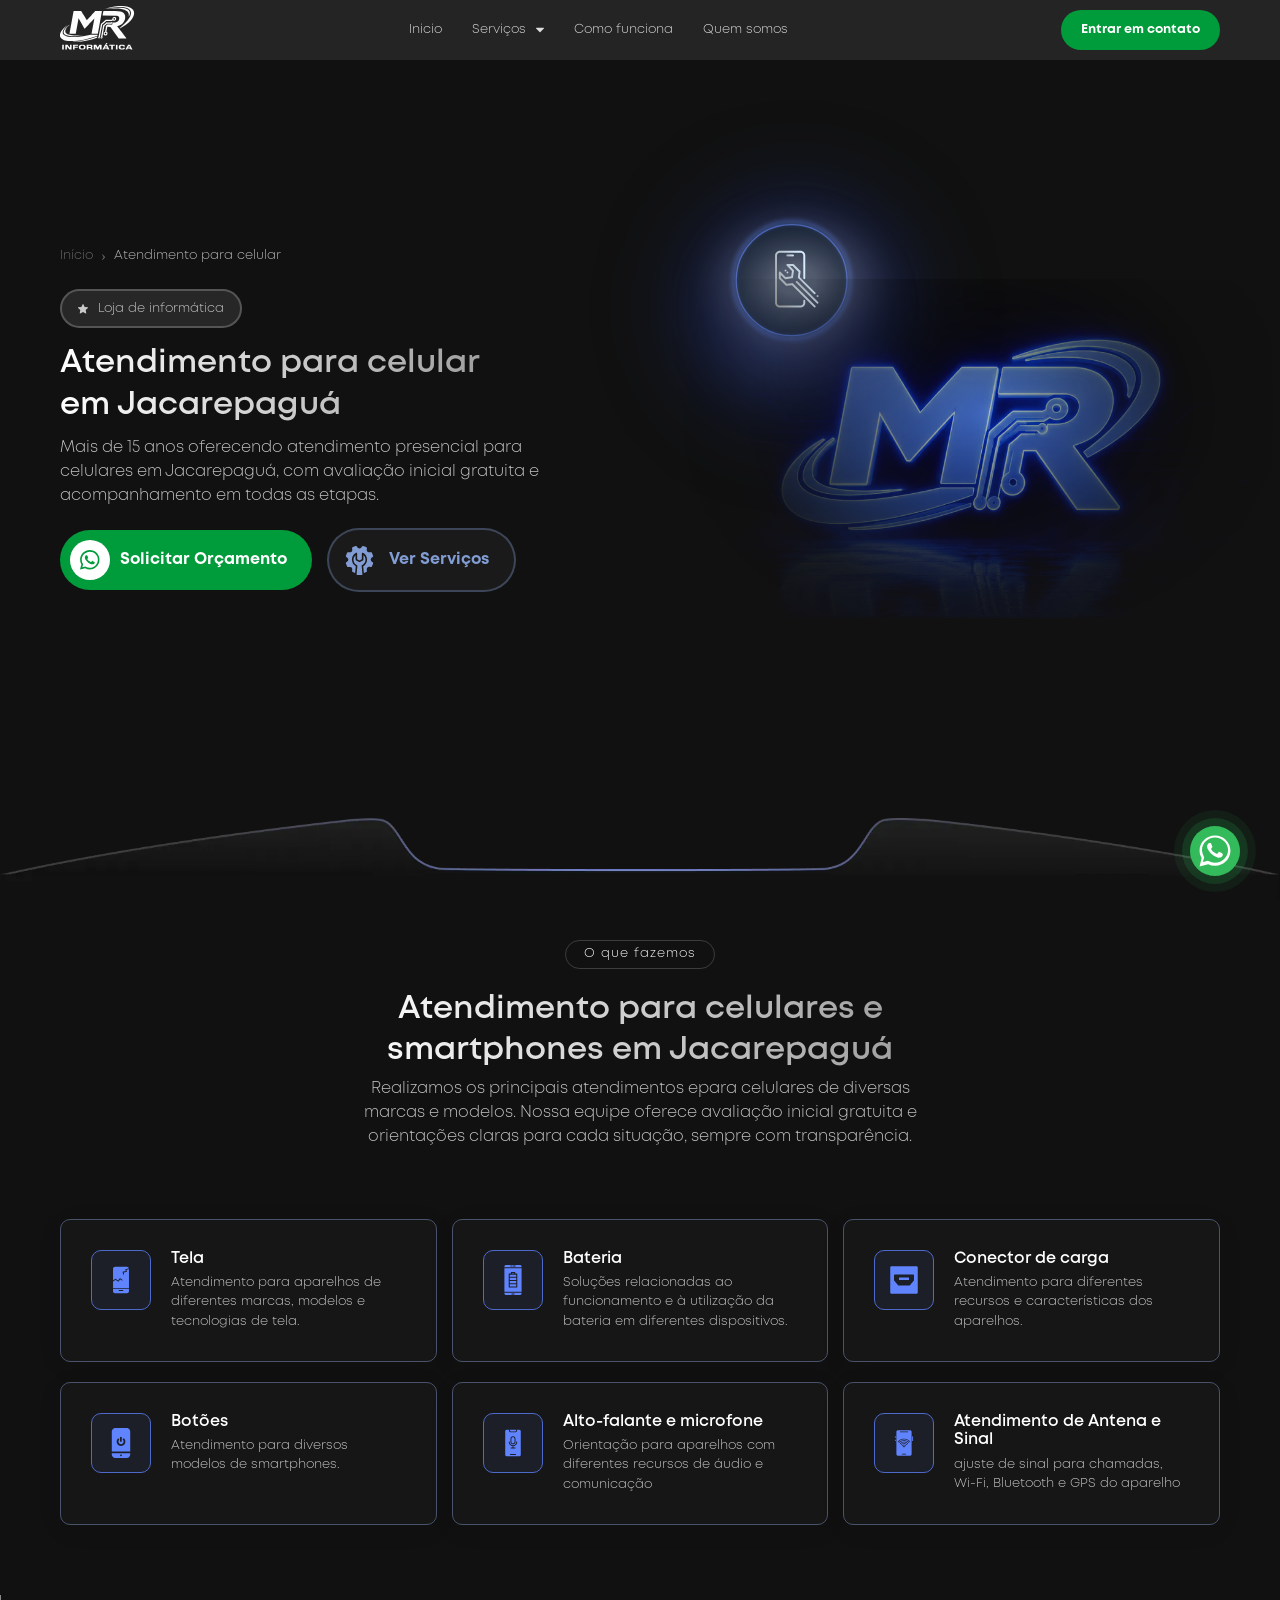
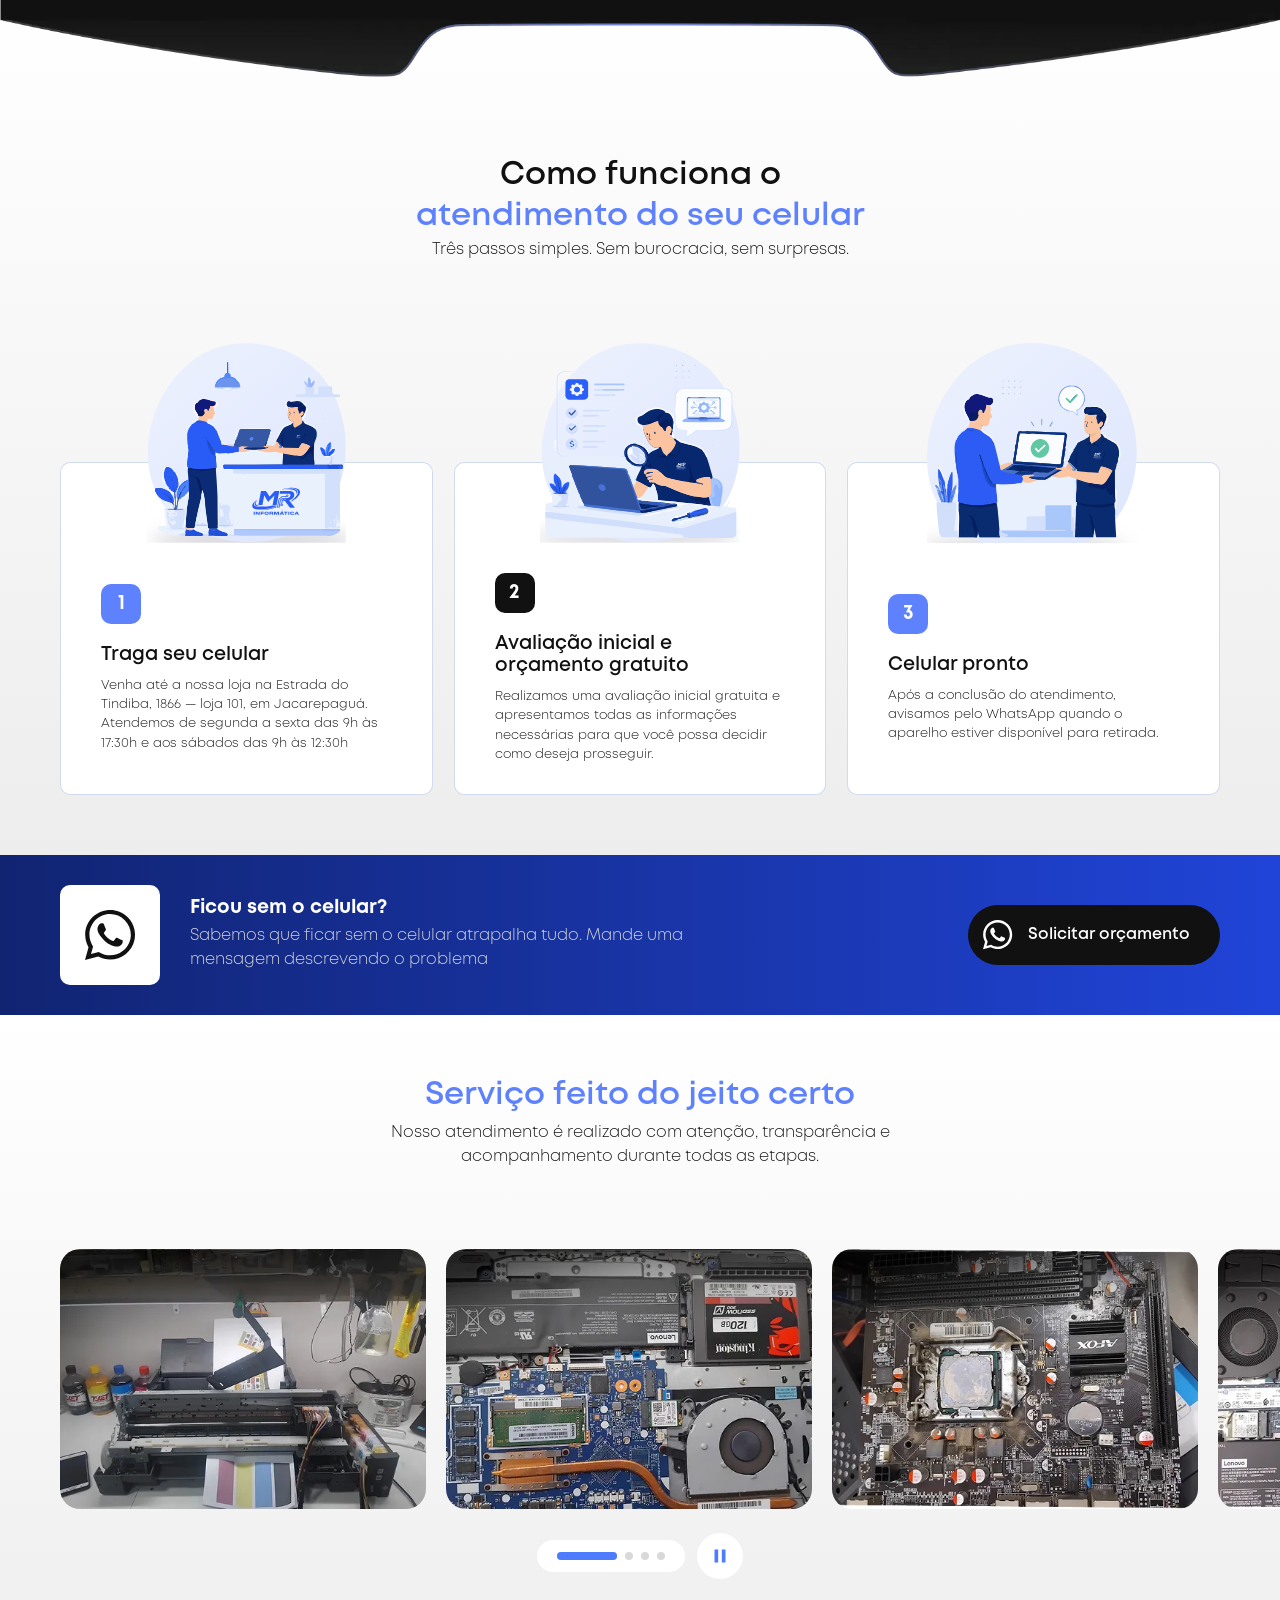
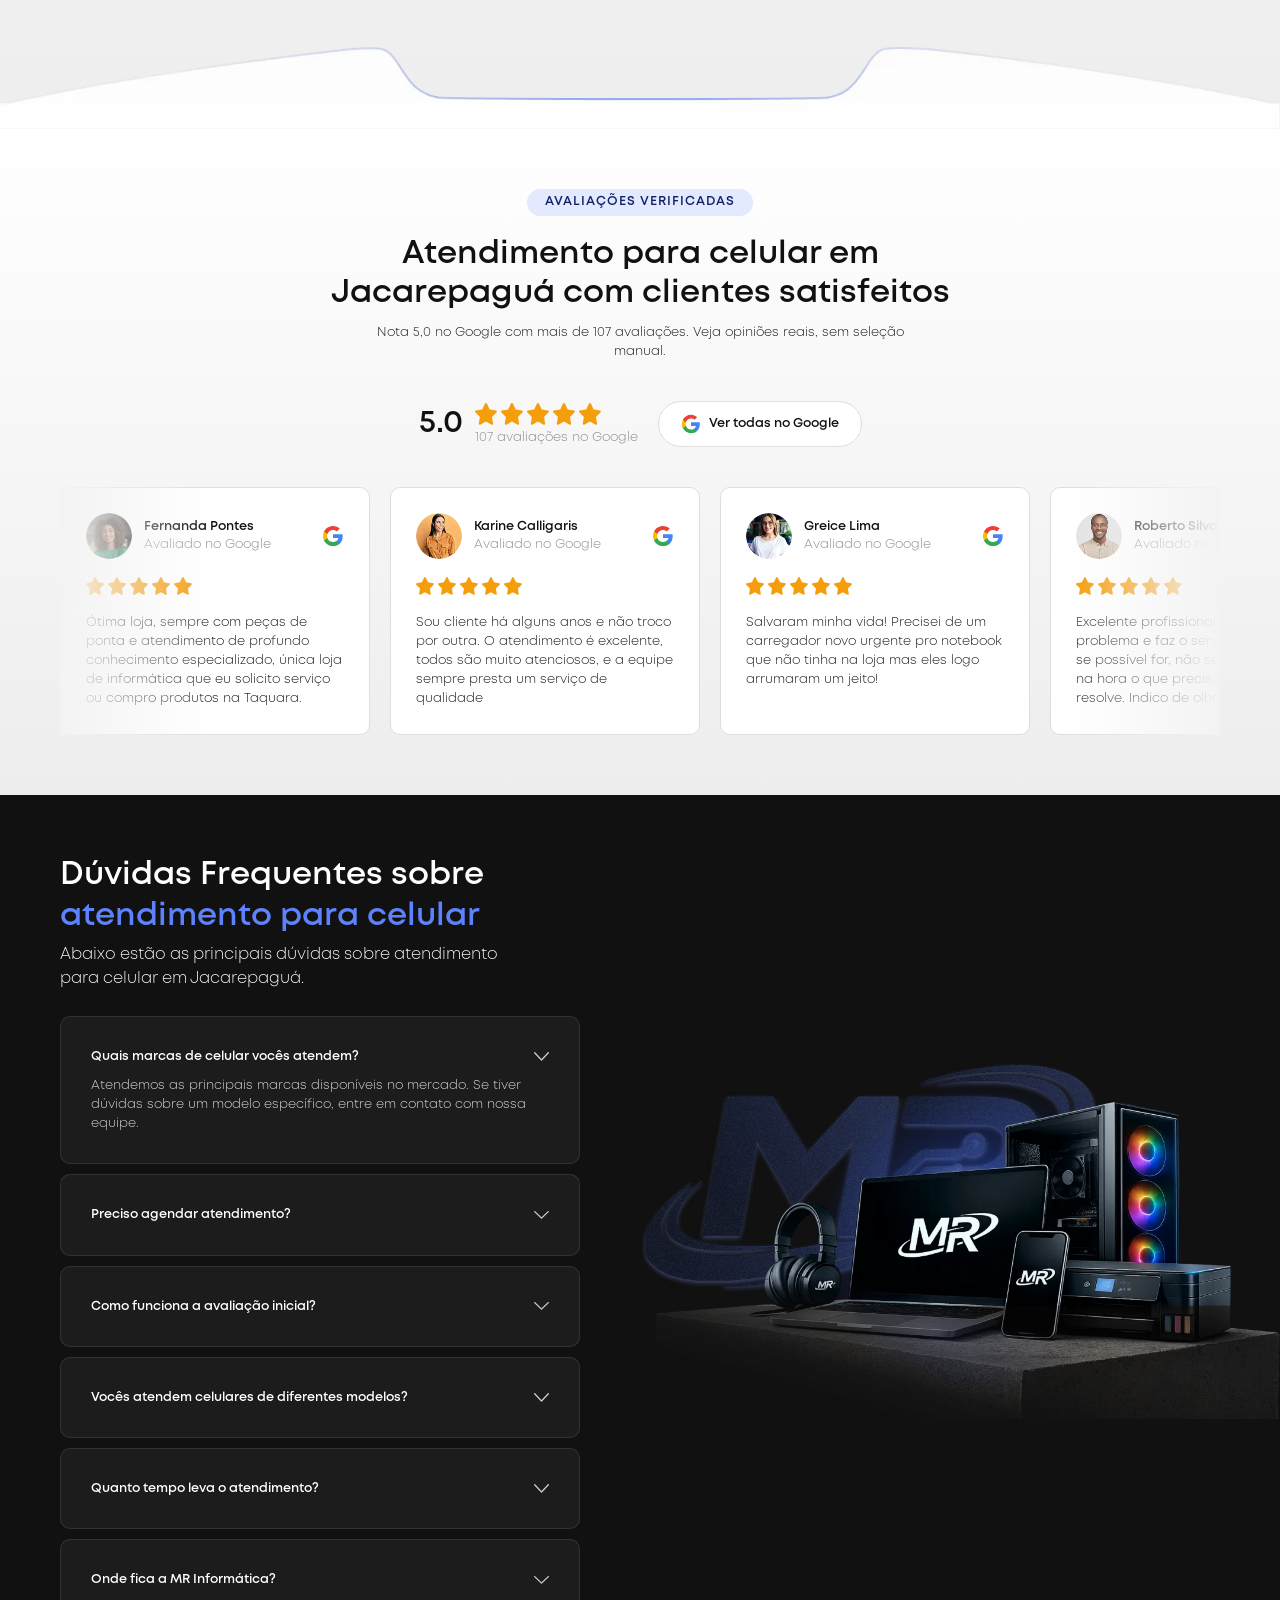
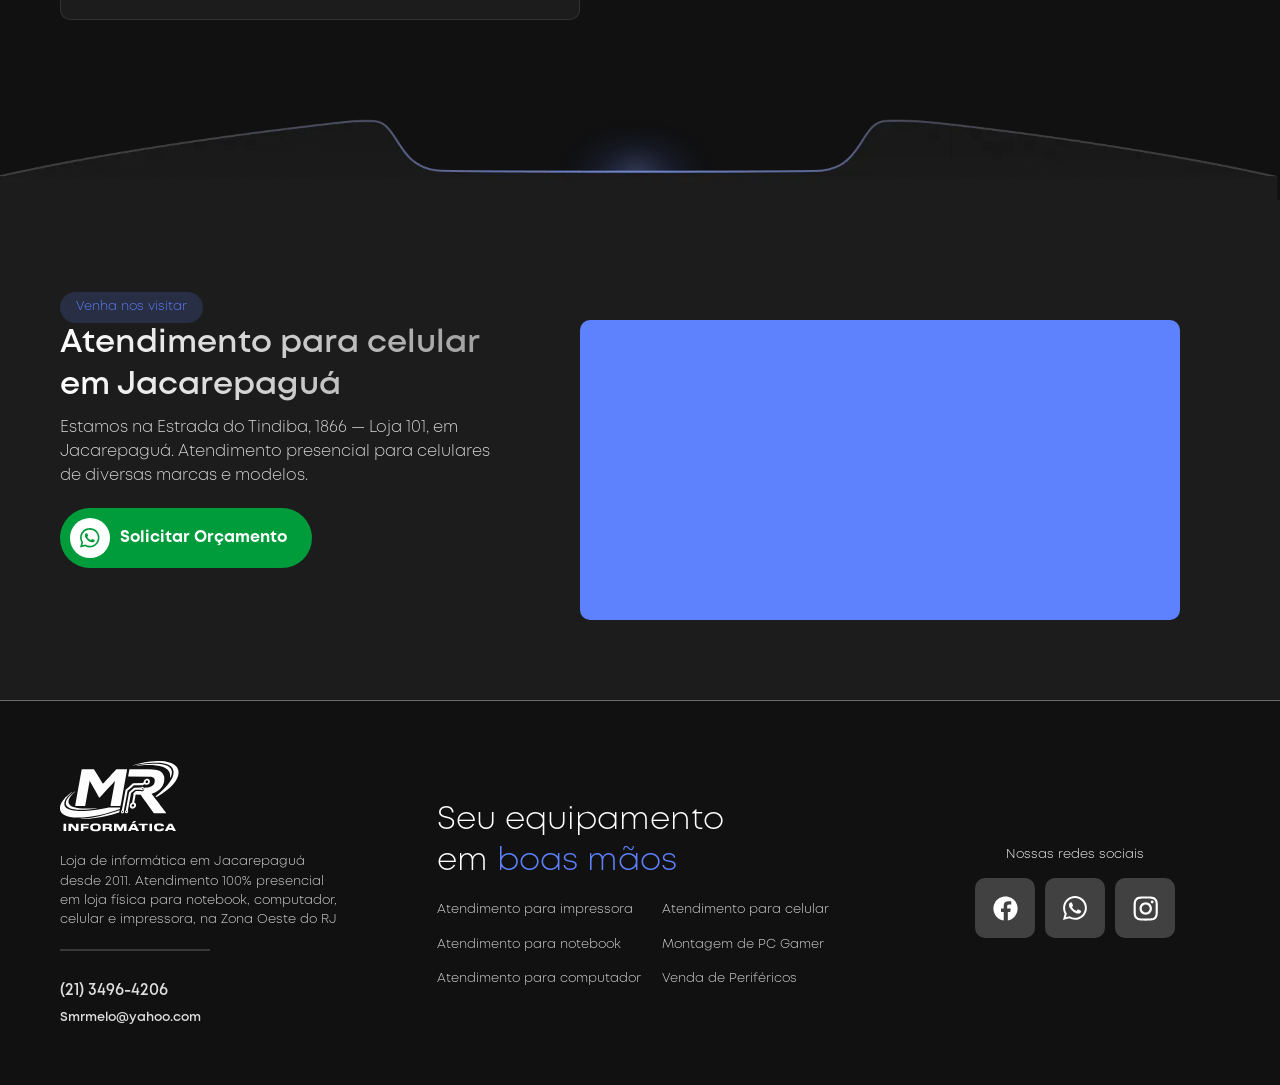
==== atendimento-celular.html @ 04a085ff "Versão 2 do site" ====
<!DOCTYPE html>
<html lang="pt-BR">

<head>
  <meta charset="UTF-8">

  <meta name="HandheldFriendly" content="true">
  <meta http-equiv="X-UA-Compatible" content="IE=edge">
  <meta name="viewport" content="width=device-width, initial-scale=1">
  <meta name="robots" content="index, follow">

  <title>Atendimento para celular em Jacarepaguá | MR Informática</title>
  <meta property="og:title" content="Atendimento para celular em Jacarepaguá | MR Informática">

  <meta name="description" content="Atendimento para celulares em Jacarepaguá, com avaliação inicial gratuita, atendimento presencial e suporte para diversas marcas e modelos.">
  <meta property="og:description" content="Atendimento para celulares em Jacarepaguá, com avaliação inicial gratuita, atendimento presencial e suporte para diversas marcas e modelos.">

  <meta name="theme-color" content="#FFFFFF">
  <meta name="msapplication-TileColor" content="#FFFFFF">
  <meta name="msapplication-navbutton-color" content="#FFFFFF">
  <meta name="apple-mobile-web-app-status-bar-style" content="#FFFFFF">

  <link rel="apple-touch-icon" sizes="180x180" href="./assets/files/favicons/apple-touch-icon.png" />
  <link rel="icon" type="image/svg+xml" href="./assets/files/favicons/favicon.svg" />
  <link rel="icon" type="image/png" sizes="96x96" href="./assets/files/favicons/favicon-96x96.png" />
  <link rel="icon" type="image/png" sizes="192x192" href="./assets/files/favicons/web-app-manifest-192x192.png" />

  <link rel="shortcut icon" href="./assets/files/favicons/favicon.ico">
  <link rel="manifest" href="./assets/files/favicons/site.webmanifest">
  <link rel="canonical" href="https://www.mrinformaticaeletronica.com.br/atendimento-celular.html" />
  <meta property="og:url" content="https://www.mrinformaticaeletronica.com.br/atendimento-celular.html" />
  <meta property="og:type" content="website" />
  <meta property="og:locale" content="pt_BR" />

  <meta property="og:image" content="https://www.mrinformaticaeletronica.com.br/assets/files/images/imagem-prinicpal-MRInformatica.webp" />
  <meta property="og:image:width" content="1200" />
  <meta property="og:image:height" content="630" />

  <meta name="twitter:card" content="summary_large_image" />
  <meta name="twitter:title" content="Atendimento para celular em Jacarepaguá | MR Informática" />
  <meta name="twitter:description" content="Atendimento para celulares em Jacarepaguá, com avaliação inicial gratuita, atendimento presencial e suporte para diversas marcas e modelos." />
  <meta name="twitter:image" content="https://www.mrinformaticaeletronica.com.br/assets/files/images/imagem-prinicpal-MRInformatica.webp" />

  <meta name="author" content="MR Informática">
  <meta name="application-name" content="MR Informática">
  <meta property="og:site_name" content="MR Informática">
  <meta name="apple-mobile-web-app-title" content="MR Informática">

  <link href="./assets/css/pages/index/index.css" rel="stylesheet" />

  <script type="application/ld+json">
{
  "@context": "https://schema.org",
  "@graph": [
    {
      "@type": "LocalBusiness",
      "@id": "https://www.mrinformaticaeletronica.com.br/#localbusiness",
      "name": "MR Informática",
      "url": "https://www.mrinformaticaeletronica.com.br/",
      "logo": "https://www.mrinformaticaeletronica.com.br/assets/files/images/logo-MR.svg",
      "image": "https://www.mrinformaticaeletronica.com.br/assets/files/images/imagem-prinicpal-MRInformatica.webp",
      "description": "Loja de informática em Jacarepaguá, Zona Oeste do Rio de Janeiro: atendimento para notebook, computador, celular e impressora, além de montagem de PC Gamer e venda de periféricos.",
      "telephone": "+55 21 97320-6461",
      "email": "Smrmelo@yahoo.com",
      "priceRange": "$$",
      "address": {
        "@type": "PostalAddress",
        "streetAddress": "Estrada do Tindiba, 1866, Loja 101",
        "addressLocality": "Rio de Janeiro",
        "addressRegion": "RJ",
        "postalCode": "22745-002",
        "addressCountry": "BR"
      },
      "openingHoursSpecification": [
        {
          "@type": "OpeningHoursSpecification",
          "dayOfWeek": [
            "Monday",
            "Tuesday",
            "Wednesday",
            "Thursday",
            "Friday"
          ],
          "opens": "09:00",
          "closes": "17:30"
        },
        {
          "@type": "OpeningHoursSpecification",
          "dayOfWeek": [
            "Saturday"
          ],
          "opens": "09:00",
          "closes": "12:30"
        }
      ],
      "areaServed": {
        "@type": "AdministrativeArea",
        "name": "Jacarepaguá e Zona Oeste do Rio de Janeiro"
      },
      "sameAs": [
        "https://www.instagram.com/_mrinformatica/"
      ],
      "hasOfferCatalog": {
        "@type": "OfferCatalog",
        "name": "Serviços MR Informática",
        "itemListElement": [
          {
            "@type": "Offer",
            "itemOffered": {
              "@type": "Service",
              "name": "Atendimento para notebook",
              "url": "https://www.mrinformaticaeletronica.com.br/atendimento-notebook.html"
            }
          },
          {
            "@type": "Offer",
            "itemOffered": {
              "@type": "Service",
              "name": "Atendimento para computador",
              "url": "https://www.mrinformaticaeletronica.com.br/atendimento-computador.html"
            }
          },
          {
            "@type": "Offer",
            "itemOffered": {
              "@type": "Service",
              "name": "Atendimento para celular",
              "url": "https://www.mrinformaticaeletronica.com.br/atendimento-celular.html"
            }
          },
          {
            "@type": "Offer",
            "itemOffered": {
              "@type": "Service",
              "name": "Atendimento para impressora",
              "url": "https://www.mrinformaticaeletronica.com.br/atendimento-impressora.html"
            }
          },
          {
            "@type": "Offer",
            "itemOffered": {
              "@type": "Service",
              "name": "Montagem de PC Gamer",
              "url": "https://www.mrinformaticaeletronica.com.br/montagem-pc-gamer.html"
            }
          },
          {
            "@type": "Offer",
            "itemOffered": {
              "@type": "Service",
              "name": "Venda de Periféricos",
              "url": "https://www.mrinformaticaeletronica.com.br/venda-perifericos.html"
            }
          }
        ]
      }
    },
    {
      "@type": "WebSite",
      "@id": "https://www.mrinformaticaeletronica.com.br/#website",
      "url": "https://www.mrinformaticaeletronica.com.br/",
      "name": "MR Informática",
      "inLanguage": "pt-BR"
    },
    {
      "@type": "Service",
      "@id": "https://www.mrinformaticaeletronica.com.br/atendimento-celular.html#service",
      "name": "Atendimento para celular",
      "serviceType": "Atendimento para celular",
      "provider": {
        "@id": "https://www.mrinformaticaeletronica.com.br/#localbusiness"
      },
      "areaServed": {
        "@type": "AdministrativeArea",
        "name": "Jacarepaguá e Zona Oeste do Rio de Janeiro"
      },
      "description": "Serviço de atendimento para celular em Jacarepagu para todas as marcas e sistemas."
    },
    {
      "@type": "BreadcrumbList",
      "@id": "https://www.mrinformaticaeletronica.com.br/atendimento-celular.html#breadcrumb",
      "itemListElement": [
        {
          "@type": "ListItem",
          "position": 1,
          "name": "Início",
          "item": "https://www.mrinformaticaeletronica.com.br/"
        },
        {
          "@type": "ListItem",
          "position": 2,
          "name": "Atendimento para celular",
          "item": "https://www.mrinformaticaeletronica.com.br/atendimento-celular.html"
        }
      ]
    }
  ]
}
  </script>

  <script type="application/ld+json">
    {
    "@context": "https://schema.org",
    "@type": "FAQPage",
    "mainEntity": [
        {"@type": "Question", "name": "Tela original ou compatível, qual a diferença?", "acceptedAnswer": {"@type": "Answer", "text": "Tela original tem qualidade máxima de cor, brilho e toque, mas custo mais elevado. A compatível premium tem desempenho próximo ao original por um custo menor. Apresentamos as duas opções no orçamento para você escolher."}},
        {"@type": "Question", "name": "Meu celular caiu na água, ainda tem atendimento?", "acceptedAnswer": {"@type": "Answer", "text": "Muitas vezes, sim, principalmente se você não tentar ligar o celular antes do atendimento. Ligar um celular molhado pode causar curto-circuito. Traga o aparelho o mais rápido possível. Fazemos a avaliação interna e a avaliação inicial gratuitamente para avaliar o dano real."}},
        {"@type": "Question", "name": "Vocês atendem celulares mais caros e modernos?", "acceptedAnswer": {"@type": "Answer", "text": "Sim. Atendemos celulares de todas as marcas e faixas de preço, incluindo os modelos mais recentes e premium do mercado, realizando serviços como tela, bateria, conector e câmera. Envie o modelo do seu aparelho pelo WhatsApp para receber um orçamento mais preciso."}},
        {"@type": "Question", "name": "A bateria do meu celular dura poucas horas, vale trocar?", "acceptedAnswer": {"@type": "Answer", "text": "Sim, na maioria dos casos vale muito a pena. Após 2 ou 3 anos de uso, a bateria perde boa parte da sua capacidade. A troca é simples de resolver e com ótimo custo-benefício, fazendo com que a autonomia do aparelho volte ao normal."}},
        {"@type": "Question", "name": "Quanto tempo demora para trocar a tela de um celular?", "acceptedAnswer": {"@type": "Answer", "text": "Para modelos populares com peças em estoque, a troca costuma ficar pronta no mesmo dia ou em até 24 horas. Para modelos menos comuns, pode ser necessário solicitar a peça (1 a 3 dias úteis)."}},
        {"@type": "Question", "name": "Meus dados ficam seguros durante o atendimento?", "acceptedAnswer": {"@type": "Answer", "text": "Sim. Trocas de tela, bateria, conector e câmera não afetam o armazenamento dos seus arquivos. Se algum procedimento exigir uma redefinição de fábrica, o que é raro, avisamos com antecedência e orientamos você a fazer uma cópia de segurança dos seus dados."}}
    ]
    }
</script>
</head>

<body>
    <header>
  <nav class="navbar" aria-label="Navegação principal">
        <a href="index.html">
            <img class="logo" src="./assets/files/images/logo-MR.svg" alt="MR Informática" loading="eager">
        </a>
        <div class="opcoes">
            <div class="expandir"><a href="./index.html" class="opcao" aria-label="Ir para a página inicial"><p>Inicio</p></a></div>
            <div class="expandir">
                <button class="opcao">
                    <p>Serviços</p>
                    <svg viewBox="0 0 7 5" xmlns="http://www.w3.org/2000/svg">
                        <path
                            d="M6.89676 1.20753L3.88221 4.41049C3.67498 4.63068 3.32505 4.63068 3.11781 4.41049L0.10324 1.20753C-0.123248 0.966859 0.0473608 0.57196 0.377841 0.57196H6.62213C6.95264 0.57196 7.12325 0.966859 6.89676 1.20753Z">
                        </path>
                    </svg>
                </button>
                <div class="balao areas">
                    <a href="./atendimento-notebook.html" class="botao" aria-label="Acessar página de atendimento para notebook">
                      <img src="./assets/files/images/icone-servico-notebook-loja.svg" alt="Ícone de atendimento para notebook" loading="lazy" decoding="async">
                      <p>Atendimento para notebook</p>
                    </a>
                    <a href="./atendimento-computador.html" class="botao" aria-label="Acessar página de atendimento para computador">
                      <img src="./assets/files/images/icone-servico-computador-loja.svg" alt="Ícone de atendimento para computador" loading="lazy" decoding="async">
                      <p>Atendimento para computador</p>
                    </a>
                    <a href="./atendimento-celular.html" class="botao" aria-label="Acessar página de atendimento para celular">
                      <img src="./assets/files/images/icone-servico-celular-loja.svg" alt="Ícone de atendimento para celular" loading="lazy" decoding="async">
                      <p>Atendimento para celular</p>
                    </a>
                    <a href="./atendimento-impressora.html" class="botao" aria-label="Acessar página de atendimento para impressora">
                      <img src="./assets/files/images/icone-servico-impressora-loja.svg" alt="Ícone de atendimento para impressora" loading="lazy" decoding="async">
                      <p>Atendimento para impressora</p>
                    </a>
                    <a href="./montagem-pc-gamer.html" class="botao" aria-label="Acessar página de montagem de pc gamer">
                      <img src="./assets/files/images/icone-montagem-pc-gamer.svg" alt="Ícone de montagem de PC Gamer" loading="lazy" decoding="async">
                      <p>Montagem de PC Gamer</p>
                    </a>
                    <a href="./venda-perifericos.html" class="botao" aria-label="Acessar página de venda de periféricos">
                      <img src="./assets/files/images/icone-venda-de-perifericos.svg" alt="Ícone de venda de periféricos" loading="lazy" decoding="async">
                      <p>Venda de Periféricos</p>
                    </a>
                </div>
            </div>
            <div class="expandir"><a href="./index.html#como-funciona" class="opcao" aria-label="Ver como funciona o atendimento"><p>Como funciona</p></a></div>
<div class="expandir"><a href="./quem-somos.html" class="opcao" aria-label="Acessar página de Quem somos"><p>Quem somos</p></a></div>
            <a href="https://wa.me/5521973206461" target="_blank" class="destaque"
                aria-label="Entrar em contato pelo WhatsApp com a MR informática">
                Entrar em contato
            </a>
        </div>
        <a href="https://wa.me/5521973206461" target="_blank" class="destaque"
            aria-label="Entrar em contato pelo WhatsApp com a MR informática">
            Entrar em contato
        </a>
        <button class="menu" aria-label="Menu principal">
            <span class="um"></span>
            <span class="dois"></span>
        </button>
    </nav>
</header>
<main>

    <!-- 
    seção apresentação 
  -->
    <section class="apresentacao">
        <!-- Texto -->
        <div class="texto">
            <nav class="breadcrumb" aria-label="Breadcrumb">
                <a class="rota" href="./index.html">Início</a>
                <span aria-hidden="true">›</span>
                <span>Atendimento para celular</span>
            </nav>
            <div class="tag tag-servico">
                <img src="./assets/files/images/icone-estrela.svg" alt="" loading="lazy" decoding="async">
                <p class="tag-label">Loja de informática</p>
            </div>
            <h1 class="titulo-celular">Atendimento para celular em Jacarepaguá</h1>
            <p class="descricao-celular">Mais de 15 anos oferecendo atendimento presencial para celulares em Jacarepaguá,
                 com avaliação inicial gratuita e acompanhamento em todas as etapas.</p>
            <div class="botoes">
                <a class="btn btn-whatsapp"
                    href="https://wa.me/5521973206461?text=Olá,%20gostaria%20de%20solicitar%20um%20orçamento."
                    target="_blank" rel="noopener noreferrer" aria-label="Solicitar orçamento pelo WhatsApp">

                    <div class="icone">
                        <img src="./assets/files/images/icone-whatsapp-verde.svg" alt="WhatsApp" loading="lazy" decoding="async">
                    </div>

                    <h3>Solicitar Orçamento</h3>
                </a>

                <a class="btn btn-servicos" href="#servicos">
                    <div class="icone">
                        <img src="./assets/files/images/icone-servicos.svg" alt="Serviços" loading="lazy" decoding="async">
                    </div>

                    <h3>Ver Serviços</h3>
                </a>
            </div>
        </div>
        <!-- Imagem -->
        <div class="imagem">
            <div class="quadro">
                <div class="glow"></div>
                <img src="./assets/files/images/icone-servico-celular.svg" alt="Ícone de serviço de celular" loading="lazy" decoding="async">
            </div>
            <img src="./assets/files/images/celular-mrinformatica.webp" class="nuvem nuvem-servico" alt="Atendimento para celular em Jacarepaguá" loading="eager" fetchpriority="high" decoding="async">
        </div>

        <img src="./assets/files/images/divisor-MRinformatica.webp" class="divisor-MRinformatica" alt="" loading="lazy" decoding="async">
    </section>


    <!-- 
    seção servicos 
  -->
    <section id="servicos" class="servicos animar">
        <!-- Titulo -->
        <div class="titulo-servicos">
            <div class="tag">
                <h3>O que fazemos</h3>
            </div>
            <h2 class="titulo-celular">Atendimento para celulares e smartphones em Jacarepaguá</h2>
            <p class="descricao-celular">Realizamos os principais atendimentos epara celulares de diversas marcas e modelos.
                 Nossa equipe oferece avaliação inicial gratuita e orientações claras para cada situação, sempre com transparência.</p>
        </div>
        <!-- Quadros -->
        <div class="quadros-servicos">
            <div class="quadro quadro-pagina-servico">
                <div class="icone">
                    <img src="./assets/files/images/icone-tela-celular.svg"
                        alt="Ícone de tela de celular" loading="lazy" decoding="async">
                </div>
                <div class="texto texto-pagina-servico">
                    <h3>Tela</h3>
                    <p>Atendimento para aparelhos de diferentes marcas, modelos e tecnologias de tela.</p>
                </div>
            </div>
            <div class="quadro quadro-pagina-servico">
                <div class="icone">
                    <img src="./assets/files/images/icone-bateria-celular.svg"
                        alt="Ícone de bateria de celular" loading="lazy" decoding="async">
                </div>
                <div class="texto texto-pagina-servico">
                    <h3><strong>Bateria</strong></h3>
                    <p>Soluções relacionadas ao funcionamento e à utilização da bateria em diferentes dispositivos.</p>
                </div>
            </div>
            <div class="quadro quadro-pagina-servico">
                <div class="icone">
                    <img src="./assets/files/images/icone-conector-celular.svg"
                        alt="Ícone de Conector de carga de celular" loading="lazy" decoding="async">
                </div>
                <div class="texto texto-pagina-servico">
                    <h3><strong>Conector de carga</strong></h3>
                    <p>Atendimento para diferentes recursos e características dos aparelhos.
                    </p>
                </div>
            </div>
            <div class="quadro quadro-pagina-servico">
                <div class="icone">
                    <img src="./assets/files/images/icone-botao-celular.svg"
                        alt="Ícone de botões de celular" loading="lazy" decoding="async">
                </div>
                <div class="texto texto-pagina-servico">
                    <h3>Botões</h3>
                    <p>Atendimento para diversos modelos de smartphones.</p>
                </div>
            </div>
            <div class="quadro quadro-pagina-servico">
                <div class="icone">
                    <img src="./assets/files/images/icone-alto-falante-celular.svg"
                        alt="Ícone de alto-falante e microfone de celular" loading="lazy" decoding="async">
                </div>
                <div class="texto texto-pagina-servico">
                    <h3>Alto-falante e microfone</h3>
                    <p>Orientação para aparelhos com diferentes recursos de áudio e comunicação
                    </p>
                </div>
            </div>
            <div class="quadro quadro-pagina-servico">
                <div class="icone">
                    <img src="./assets/files/images/icone-sinal-celular.svg"
                        alt="Ícone de atendimento de antena e sinal de celular" loading="lazy" decoding="async">
                </div>
                <div class="texto texto-pagina-servico">
                    <h3>Atendimento de Antena e Sinal</h3>
                    <p>ajuste de sinal para chamadas, Wi-Fi, Bluetooth e GPS do aparelho</p>
                </div>
            </div>
        </div>
    </section>


    <!-- 
    seção etapas (Como funciona) 
  -->
    <section class="etapas etapas-pagina-servico">
        <img src="./assets/files/images/divisor-MRinformatica.webp" class="divisor-MRinformatica" alt="" loading="lazy" decoding="async">

        <div class="titulo">
            <h2 class="titulo-celular">Como funciona o <span>atendimento do seu celular</span></h2>
            <p>Três passos simples. Sem burocracia, sem surpresas.</p>
        </div>
        <div class="itens">
            <div class="item"><img src="./assets/files/images/ilustracao-passo-um.svg" alt="Ilustração do primeiro passo do atendimento" loading="lazy" decoding="async">
                <h4>1</h4>
                <h3>Traga seu celular</h3>
                <p>Venha até a nossa loja na Estrada do Tindiba, 1866 — loja 101, em Jacarepaguá. Atendemos de segunda a
                    sexta das 9h às 17:30h e aos sábados das 9h às 12:30h</p>
            </div>
            <div class="item"><img src="./assets/files/images/ilustracao-passo-dois.svg" alt="Ilustração do segundo passo do atendimento" loading="lazy" decoding="async">
                <h4>2</h4>
                <h3>Avaliação inicial e orçamento gratuito</h3>
                <p>Realizamos uma avaliação inicial gratuita e apresentamos
                     todas as informações necessárias para que você possa decidir como deseja prosseguir.</p>
            </div>
            <div class="item"><img src="./assets/files/images/ilustracao-passo-tres.svg" alt="Ilustração do terceiro passo do atendimento" loading="lazy" decoding="async">
                <h4>3</h4>
                <h3>Celular pronto</h3>
                <p>Após a conclusão do atendimento, avisamos pelo WhatsApp quando o aparelho estiver disponível para retirada.</p>
            </div>
        </div>
    </section>

    <section class="cta">
        <div class="quadro">
            <div class="imagem">
                <img src="./assets/files/images/icone-whatsapp-preto.svg" alt="WhatsApp" loading="lazy" decoding="async">
            </div>
            <div class="texto">
                <h3>Ficou sem o celular?</h3>
                <p>Sabemos que ficar sem o celular atrapalha tudo. Mande uma mensagem descrevendo o problema</p>
            </div>
            <a href="https://wa.me/5521973206461?text=Olá,%20gostaria%20de%20solicitar%20um%20orçamento."
                target="_blank" rel="noopener noreferrer" aria-label="Solicitar orçamento pelo WhatsApp" class="">
                <div class="icone">
                    <img src="./assets/files/images/icone-whatsApp-branco.svg" alt="WhatsApp" loading="lazy" decoding="async">
                </div> Solicitar orçamento
            </a>
        </div>
    </section>
    <!-- 
    seção trabalhos
  -->
    <section class="trabalhos">
        <div class="titulo">
            <h2><span>Serviço feito do jeito certo</span></h2>
            <p>
                Nosso atendimento é realizado com atenção, transparência e acompanhamento durante todas as etapas.
            </p>
        </div>
    <div class="slider">
    <div class="listaTrabalhos">
        <div class="card">
        <img src="./assets/files/images/impressora-jato-de-tinta.webp"
            alt="Impressora jato de tinta" loading="lazy" decoding="async">
        </div>

        <div class="card">
        <img src="./assets/files/images/notebook.webp"
            alt="Notebook" loading="lazy" decoding="async">
        </div>

        <div class="card">
        <img src="./assets/files/images/computador-desktop.webp"
            alt="Computador desktop" loading="lazy" decoding="async">
        </div>

        <div class="card">
        <img src="./assets/files/images/notebook-profissional.webp"
            alt="Notebook" loading="lazy" decoding="async">
        </div>

        <div class="card">
        <img src="./assets/files/images/smartphone.webp"
            alt="Smartphone" loading="lazy" decoding="async">
        </div>

        <div class="card">
        <img src="./assets/files/images/impressora.webp"
            alt="Impressora" loading="lazy" decoding="async">
        </div>

        <div class="card">
        <img src="./assets/files/images/impressora-multifuncional.webp"
            alt="Impressora multifuncional" loading="lazy" decoding="async">
        </div>

        <div class="card">
        <img src="./assets/files/images/computador-gamer.webp"
            alt="Computador gamer" loading="lazy" decoding="async">
        </div>

        <div class="card">
        <img src="./assets/files/images/computador-corporativo.webp"
            alt="Computador desktop" loading="lazy" decoding="async">
        </div>

        <div class="card">
        <img src="./assets/files/images/notebook-corporativo.webp"
            alt="Notebook" loading="lazy" decoding="async">
        </div>

        <div class="card">
        <img src="./assets/files/images/smartphone-moderno.webp"
            alt="Smartphone" loading="lazy" decoding="async">
        </div>

        <div class="card">
        <img src="./assets/files/images/loja-informatica.webp"
            alt="Loja de informática" loading="lazy" decoding="async">
        </div>
    </div>
    </div>

        <div class="controles">

            <div class="indicadores"></div>

            <button class="pause" aria-label="Pausar carrossel">
                <svg viewBox="0 0 24 24" width="50" height="50">
                    <path fill="currentColor" d="M6 5h4v14H6zm8 0h4v14h-4z">
                    </path>
                </svg>
            </button>

        </div>

        <img src="./assets/files/images/divisor-branco.webp" class="divisor-branco" alt="" loading="lazy" decoding="async">
    </section>




    <!-- 
    seção depoimentos 
  -->
    <section class="depoimentos animar">
        <!-- Titulo -->
        <div class="titulo-avaliacoes">
            <div class="tag">
                <h3>AVALIAÇÕES VERIFICADAS</h3>
            </div>
            <h2 class="titulo-celular">Atendimento para celular em Jacarepaguá com clientes satisfeitos</h2>
            <p>Nota 5,0 no Google com mais de 107 avaliações. Veja opiniões reais, sem seleção manual.
            </p>
        </div>
        <!-- Resumo -->
        <div class="resumo-google">
            <div class="nota">
                <h3>5.0</h3>
                <div class="estrelas-nota">
                    <div class="estrelas">
                        <img src="./assets/files/images/icone-estrela-laranja.svg" alt="Ícone de estrela de avaliação" loading="lazy" decoding="async">
                        <img src="./assets/files/images/icone-estrela-laranja.svg" alt="Ícone de estrela de avaliação" loading="lazy" decoding="async">
                        <img src="./assets/files/images/icone-estrela-laranja.svg" alt="Ícone de estrela de avaliação" loading="lazy" decoding="async">
                        <img src="./assets/files/images/icone-estrela-laranja.svg" alt="Ícone de estrela de avaliação" loading="lazy" decoding="async">
                        <img src="./assets/files/images/icone-estrela-laranja.svg" alt="Ícone de estrela de avaliação" loading="lazy" decoding="async">
                    </div>
                    <p>107 avaliações no Google</p>
                </div>
            </div>
            <a href="https://share.google/bujreLpOrjqT5WpYq" target="_blank" class="btn-google">
                <img src="./assets/files/images/icone-google.svg" alt="Google" loading="lazy" decoding="async">
                <p>Ver todas no Google</p>
            </a>
        </div>
        <!-- Slide -->
        <div class="slide-avaliacoes">
        <div class="sombra um"></div>
        <div class="sombra dois"></div>
        <div class="itens-avaliacoes">
            <!-- Avaliação 1 -->
            <div class="item">
            <div class="cabecalho-avaliacao">
                <div class="perfil">
                <div class="foto" style="background-image: url('./assets/files/images/foto-pessoa-2.webp');"></div>
                <div class="info">
                    <h3>Fernanda Pontes</h3>
                    <h4>Avaliado no Google</h4>
                </div>
                </div>
                <img class="icone-google" src="./assets/files/images/icone-google.svg" alt="Google" loading="lazy" decoding="async">
            </div>
            <div class="estrelas">
                <img src="./assets/files/images/icone-estrela-laranja.svg" alt="Ícone de estrela de avaliação" loading="lazy" decoding="async">
                <img src="./assets/files/images/icone-estrela-laranja.svg" alt="Ícone de estrela de avaliação" loading="lazy" decoding="async">
                <img src="./assets/files/images/icone-estrela-laranja.svg" alt="Ícone de estrela de avaliação" loading="lazy" decoding="async">
                <img src="./assets/files/images/icone-estrela-laranja.svg" alt="Ícone de estrela de avaliação" loading="lazy" decoding="async">
                <img src="./assets/files/images/icone-estrela-laranja.svg" alt="Ícone de estrela de avaliação" loading="lazy" decoding="async">
            </div>
            <p>Ótima loja, sempre com peças de ponta e atendimento de profundo conhecimento especializado, única loja de
                informática que eu solicito serviço ou compro produtos na Taquara.</p>
            </div>
            <!-- Avaliação 2 -->
            <div class="item">
            <div class="cabecalho-avaliacao">
                <div class="perfil">
                <div class="foto" style="background-image: url('./assets/files/images/foto-pessoa-6.webp');"></div>
                <div class="info">
                    <h3>Karine Calligaris</h3>
                    <h4>Avaliado no Google</h4>
                </div>
                </div>
                <img class="icone-google" src="./assets/files/images/icone-google.svg" alt="Google" loading="lazy" decoding="async">
            </div>
            <div class="estrelas">
                <img src="./assets/files/images/icone-estrela-laranja.svg" alt="Ícone de estrela de avaliação" loading="lazy" decoding="async">
                <img src="./assets/files/images/icone-estrela-laranja.svg" alt="Ícone de estrela de avaliação" loading="lazy" decoding="async">
                <img src="./assets/files/images/icone-estrela-laranja.svg" alt="Ícone de estrela de avaliação" loading="lazy" decoding="async">
                <img src="./assets/files/images/icone-estrela-laranja.svg" alt="Ícone de estrela de avaliação" loading="lazy" decoding="async">
                <img src="./assets/files/images/icone-estrela-laranja.svg" alt="Ícone de estrela de avaliação" loading="lazy" decoding="async">
            </div>
            <p>Sou cliente há alguns anos e não troco por outra. O atendimento é excelente, todos são muito atenciosos, e a equipe sempre presta um serviço de qualidade</p>
            </div>
            <!-- Avaliação 3 -->
            <div class="item">
            <div class="cabecalho-avaliacao">
                <div class="perfil">
                <div class="foto" style="background-image: url('./assets/files/images/foto-pessoa-7.webp');"></div>
                <div class="info">
                    <h3>Greice Lima</h3>
                    <h4>Avaliado no Google</h4>
                </div>
                </div>
                <img class="icone-google" src="./assets/files/images/icone-google.svg" alt="Google" loading="lazy" decoding="async">
            </div>
            <div class="estrelas">
                <img src="./assets/files/images/icone-estrela-laranja.svg" alt="Ícone de estrela de avaliação" loading="lazy" decoding="async">
                <img src="./assets/files/images/icone-estrela-laranja.svg" alt="Ícone de estrela de avaliação" loading="lazy" decoding="async">
                <img src="./assets/files/images/icone-estrela-laranja.svg" alt="Ícone de estrela de avaliação" loading="lazy" decoding="async">
                <img src="./assets/files/images/icone-estrela-laranja.svg" alt="Ícone de estrela de avaliação" loading="lazy" decoding="async">
                <img src="./assets/files/images/icone-estrela-laranja.svg" alt="Ícone de estrela de avaliação" loading="lazy" decoding="async">
            </div>
            <p>Salvaram minha vida! Precisei de um carregador novo urgente pro notebook que não tinha na loja mas eles
                logo arrumaram um jeito!</p>
            </div>
            <!-- Avaliação 4 -->
            <div class="item">
            <div class="cabecalho-avaliacao">
                <div class="perfil">
                <div class="foto" style="background-image: url('./assets/files/images/foto-pessoa-5.webp');"></div>
                <div class="info">
                    <h3>Roberto Silva</h3>
                    <h4>Avaliado no Google</h4>
                </div>
                </div>
                <img class="icone-google" src="./assets/files/images/icone-google.svg" alt="Google" loading="lazy" decoding="async">
            </div>
            <div class="estrelas">
                <img src="./assets/files/images/icone-estrela-laranja.svg" alt="Ícone de estrela de avaliação" loading="lazy" decoding="async">
                <img src="./assets/files/images/icone-estrela-laranja.svg" alt="Ícone de estrela de avaliação" loading="lazy" decoding="async">
                <img src="./assets/files/images/icone-estrela-laranja.svg" alt="Ícone de estrela de avaliação" loading="lazy" decoding="async">
                <img src="./assets/files/images/icone-estrela-laranja.svg" alt="Ícone de estrela de avaliação" loading="lazy" decoding="async">
                <img src="./assets/files/images/icone-estrela-laranja.svg" alt="Ícone de estrela de avaliação" loading="lazy" decoding="async">
            </div>
            <p>Excelente profissional, não inventa problema e faz o serviço na sua frente se possível for, não sendo ele
                mostra na hora o que precisa ser feito e resolve. Indico de olhos fechados</p>
            </div>
            <!-- Avaliação 5 -->
            <div class="item">
            <div class="cabecalho-avaliacao">
                <div class="perfil">
                <div class="foto" style="background-image: url('./assets/files/images/foto-pessoa-4.webp');"></div>
                <div class="info">
                    <h3>Juliana Matos</h3>
                    <h4>Avaliado no Google</h4>
                </div>
                </div>
                <img class="icone-google" src="./assets/files/images/icone-google.svg" alt="Google" loading="lazy" decoding="async">
            </div>
            <div class="estrelas">
                <img src="./assets/files/images/icone-estrela-laranja.svg" alt="Ícone de estrela de avaliação" loading="lazy" decoding="async">
                <img src="./assets/files/images/icone-estrela-laranja.svg" alt="Ícone de estrela de avaliação" loading="lazy" decoding="async">
                <img src="./assets/files/images/icone-estrela-laranja.svg" alt="Ícone de estrela de avaliação" loading="lazy" decoding="async">
                <img src="./assets/files/images/icone-estrela-laranja.svg" alt="Ícone de estrela de avaliação" loading="lazy" decoding="async">
                <img src="./assets/files/images/icone-estrela-laranja.svg" alt="Ícone de estrela de avaliação" loading="lazy" decoding="async">
            </div>
            <p>Empresa maravilhosa. Profissionais competentes e atenciosos.
                Deixei meu aparelho com instabilidade, saiu renovado. Minha gratidão A MR Informática.</p>
            </div>

            <!-- Avaliação 6 -->
            <div class="item">
            <div class="cabecalho-avaliacao">
                <div class="perfil">
                <div class="foto" style="background-image: url('./assets/files/images/foto-pessoa-8.webp');"></div>
                <div class="info">
                    <h3>Thiago Pereira</h3>
                    <h4>Avaliado no Google</h4>
                </div>
                </div>
                <img class="icone-google" src="./assets/files/images/icone-google.svg" alt="Google" loading="lazy" decoding="async">
            </div>
            <div class="estrelas">
                <img src="./assets/files/images/icone-estrela-laranja.svg" alt="Ícone de estrela de avaliação" loading="lazy" decoding="async">
                <img src="./assets/files/images/icone-estrela-laranja.svg" alt="Ícone de estrela de avaliação" loading="lazy" decoding="async">
                <img src="./assets/files/images/icone-estrela-laranja.svg" alt="Ícone de estrela de avaliação" loading="lazy" decoding="async">
                <img src="./assets/files/images/icone-estrela-laranja.svg" alt="Ícone de estrela de avaliação" loading="lazy" decoding="async">
                <img src="./assets/files/images/icone-estrela-laranja.svg" alt="Ícone de estrela de avaliação" loading="lazy" decoding="async">
            </div>
            <p>Adorei a loja! Ótimos profissionais e excelente atendimento. Agora, todos os meus computadores são levados para lá.</p>
            </div>

            <!-- Avaliação 7 -->
            <div class="item">
            <div class="cabecalho-avaliacao">
                <div class="perfil">
                <div class="foto" style="background-image: url('./assets/files/images/foto-pessoa-3.webp');">

                </div>
                <div class="info">
                    <h3>Rodrigo Santos</h3>
                    <h4>Avaliado no Google</h4>
                </div>
                </div>
                <img class="icone-google" src="./assets/files/images/icone-google.svg" alt="Google" loading="lazy" decoding="async">
            </div>
            <div class="estrelas">
                <img src="./assets/files/images/icone-estrela-laranja.svg" alt="Ícone de estrela de avaliação" loading="lazy" decoding="async">
                <img src="./assets/files/images/icone-estrela-laranja.svg" alt="Ícone de estrela de avaliação" loading="lazy" decoding="async">
                <img src="./assets/files/images/icone-estrela-laranja.svg" alt="Ícone de estrela de avaliação" loading="lazy" decoding="async">
                <img src="./assets/files/images/icone-estrela-laranja.svg" alt="Ícone de estrela de avaliação" loading="lazy" decoding="async">
                <img src="./assets/files/images/icone-estrela-laranja.svg" alt="Ícone de estrela de avaliação" loading="lazy" decoding="async">
            </div>
            <p>Atendimento para notebook, computador e impressora só faço com o Márcio da Mr informática,empresa de
                confiança.</p>
            </div>

            <!-- Avaliação 8 -->
            <div class="item">
            <div class="cabecalho-avaliacao">
                <div class="perfil">
                <div class="foto" style="background-image: url('./assets/files/images/foto-pessoa-1.webp');"></div>
                <div class="info">
                    <h3>André Luiz</h3>
                    <h4>Avaliado no Google</h4>
                </div>
                </div>
                <img class="icone-google" src="./assets/files/images/icone-google.svg" alt="Google" loading="lazy" decoding="async">
            </div>
            <div class="estrelas">
                <img src="./assets/files/images/icone-estrela-laranja.svg" alt="Ícone de estrela de avaliação" loading="lazy" decoding="async">
                <img src="./assets/files/images/icone-estrela-laranja.svg" alt="Ícone de estrela de avaliação" loading="lazy" decoding="async">
                <img src="./assets/files/images/icone-estrela-laranja.svg" alt="Ícone de estrela de avaliação" loading="lazy" decoding="async">
                <img src="./assets/files/images/icone-estrela-laranja.svg" alt="Ícone de estrela de avaliação" loading="lazy" decoding="async">
                <img src="./assets/files/images/icone-estrela-laranja.svg" alt="Ícone de estrela de avaliação" loading="lazy" decoding="async">
            </div>
            <p>Melhor lugar da taquara para atendimento de computadores e notebook </p>
            </div>
        </div>
        </div>
    </section>


    <section class="duvidas">
        <img src="./assets/files/images/divisor-cor-azul.webp" class="divisor-MRinformatica" alt="" loading="lazy" decoding="async">

        <!-- Texto -->
        <div class="texto">
            <h2>Dúvidas Frequentes sobre <span>atendimento para celular</span></h2>
            <p class="descricao-celular">
                Abaixo estão as principais dúvidas sobre atendimento para celular em Jacarepaguá.
            </p>

            <div class="duvida ativo">
                <div class="nome">
                    <h3>Quais marcas de celular vocês atendem?</h3>
                    <img src="./assets/files/images/icone-setinha.svg" alt="" loading="lazy" decoding="async">
                </div>
                <h4>Atendemos as principais marcas disponíveis no mercado. Se tiver dúvidas sobre um modelo específico, entre em contato com nossa equipe.</h4>
            </div>

            <div class="duvida">
                <div class="nome">
                    <h3>Preciso agendar atendimento?</h3>
                    <img src="./assets/files/images/icone-setinha.svg" alt="" loading="lazy" decoding="async">
                </div>
                <h4>Não é necessário. Você pode visitar nossa loja durante o horário de funcionamento ou falar conosco pelo WhatsApp antes da visita.</h4>
            </div>

            <div class="duvida">
                <div class="nome">
                    <h3>Como funciona a avaliação inicial?</h3>
                    <img src="./assets/files/images/icone-setinha.svg" alt="" loading="lazy" decoding="async">
                </div>
                <h4>A avaliação inicial é realizada presencialmente em nossa loja. Após essa etapa, apresentamos todas as informações necessárias para que você possa decidir como deseja prosseguir.</h4>
            </div>

            <div class="duvida">
                <div class="nome">
                    <h3>Vocês atendem celulares de diferentes modelos?</h3>
                    <img src="./assets/files/images/icone-setinha.svg" alt="" loading="lazy" decoding="async">
                </div>
                <h4>Sim. Atendemos celulares de diferentes marcas e gerações. Caso tenha dúvidas sobre um modelo específico, fale com nossa equipe.</h4>
            </div>

            <div class="duvida">
                <div class="nome">
                    <h3>Quanto tempo leva o atendimento?</h3>
                    <img src="./assets/files/images/icone-setinha.svg" alt="" loading="lazy" decoding="async">
                </div>
                <h4>O prazo pode variar conforme a disponibilidade de atendimento e a avaliação inicial. Informamos todos os detalhes antes de qualquer decisão.</h4>
            </div>

            <div class="duvida">
                <div class="nome">
                    <h3>Onde fica a MR Informática?</h3>
                    <img src="./assets/files/images/icone-setinha.svg" alt="" loading="lazy" decoding="async">
                </div>
                <h4>Estamos na Estrada do Tindiba, 1866, Loja 101, em Jacarepaguá. Nosso atendimento é totalmente presencial durante o horário de funcionamento da loja.</h4>
            </div>
        </div>
        <!-- Imagem -->
        <div class="imagem">
            <img src="./assets/files/images/imagem-prinicpal-MRInformatica.webp" class="nuvem" alt="Loja de informática MR Informática em Jacarepaguá" loading="lazy" decoding="async">
        </div>
    </section>

    <section class="mapa">
        <div class="texto">
            <div class="tag">
                <h3>Venha nos visitar</h3>
            </div>
            <h2 class="titulo-celular">Atendimento para celular em Jacarepaguá</h2>
            <p>Estamos na Estrada do Tindiba, 1866 — Loja 101, em Jacarepaguá. Atendimento presencial para celulares de diversas marcas e modelos.</p>
            <a class="btn-whatsapp"
                href="https://wa.me/5521973206461?text=Olá,%20gostaria%20de%20solicitar%20um%20orçamento."
                target="_blank" rel="noopener noreferrer" aria-label="Solicitar orçamento pelo WhatsApp">

                <div class="icone">
                    <img src="./assets/files/images/icone-whatsapp-verde.svg" alt="WhatsApp" loading="lazy" decoding="async">
                </div>

                <h3>Solicitar Orçamento</h3>
            </a>
        </div>
        <div class="mapa">
            <iframe
                src="https://www.google.com/maps/embed?pb=!1m18!1m12!1m3!1d3674.7033371635926!2d-43.37350972531676!3d-22.9243105792428!2m3!1f0!2f0!3f0!3m2!1i1024!2i768!4f13.1!3m3!1m2!1s0x9bd90f60bdd453%3A0xee247031529e9648!2sMr%20informatica!5e0!3m2!1spt-BR!2sbr!4v1781737034847!5m2!1spt-BR!2sbr"
                title="Localização da MR Informática no Google Maps" width="600" height="450" style="border:0;" allowfullscreen="" loading="lazy"
                referrerpolicy="no-referrer-when-downgrade"></iframe>
            <span></span>
        </div>
    </section>

    </main>
<footer>
        <div class="copyright">
            <img src="./assets/files/images/logo-MR.svg" alt="logo roda pé MR informática" loading="lazy" decoding="async">
           <p>Loja de informática em Jacarepaguá desde 2011. Atendimento 100% presencial em loja física
    para notebook, computador, celular e impressora, na Zona Oeste do RJ</p>
            <div class="linha"></div>
            <div class="contatos">
                <a href="tel:+552134964206">
                    <strong>(21) 3496-4206</strong>
                </a>
                <h4>Smrmelo@yahoo.com</h4>

            </div>
        </div>
        <!-- Links -->
        <div class="links">
            <h2>Seu equipamento em <span>boas mãos</span></h2>
            <div class="partes">
                <div class="parte">
                    <a href="./atendimento-impressora.html">Atendimento para impressora</a>
                    <a href="./atendimento-notebook.html">Atendimento para notebook</a>
                    <a href="./atendimento-computador.html">Atendimento para computador</a>
                </div>
                <div class="parte">
                    <a href="./atendimento-celular.html">Atendimento para celular</a>
                    <a href="./montagem-pc-gamer.html">Montagem de PC Gamer</a>
                    <a href="./venda-perifericos.html">Venda de Periféricos</a>
                </div>
            </div>
        </div>
        <!-- Redes -->
        <div class="redes">
            <h3>Nossas redes sociais</h3>
            <div class="botoes">
                <a href="#" target="_blank">
                    <img src="./assets/files/images/icone-facebook.svg" alt="facebook" loading="lazy" decoding="async">
                </a>
                <a href="https://wa.me/5521973206461?text=Olá,%20gostaria%20de%20solicitar%20um%20orçamento."
                    target="_blank" class="btn-whatsapp" rel="noopener noreferrer"
                    aria-label="Solicitar orçamento pelo WhatsApp">
                    <img src="./assets/files/images/icone-whatsapp.svg" alt="WhatsApp" loading="lazy" decoding="async">
                </a>
                <a href="https://www.instagram.com/_mrinformatica?igsh=cGVkb29pbjRwMm9j" target="_blank">
                    <img src="./assets/files/images/icone-instagram.svg" alt="instagram" loading="lazy" decoding="async">
                </a>
            </div>
        </div>
    </footer>
    <!-- 
    scripts 
  -->
    <script src="./assets/js/global/global.js"></script>
    <script src="./assets/js/pages/index/nav.js"></script>
    <script src="./assets/js/pages/index/section-slide-avaliacoes.js"></script>
    <script src="./assets/js/pages/index/section-slide.js"></script>
    <script src="./assets/js/pages/index/section-duvidas.js"></script>

    <script src="./assets/js/pages/index/animar-section.js"></script>




    <a href="https://wa.me/5521973206461" target="_blank" class="whatsapp-float"
        aria-label="Fale conosco pelo WhatsApp">
        <svg viewBox="0 0 32 32" fill="none" xmlns="http://www.w3.org/2000/svg">
            <path fill="#fff"
                d="M16.001 3C8.82 3 3 8.65 3 15.62c0 2.23.6 4.42 1.75 6.35L3 29l7.26-1.9a13.2 13.2 0 0 0 5.74 1.3c7.18 0 13-5.65 13-12.62C29 8.65 23.18 3 16 3Zm0 22.96a10.9 10.9 0 0 1-5.53-1.5l-.4-.24-4.3 1.12 1.15-4.14-.26-.42a10.5 10.5 0 0 1-1.62-5.58c0-5.86 4.93-10.63 10.97-10.63s10.97 4.77 10.97 10.63-4.93 10.76-10.98 10.76Zm6.02-8.1c-.33-.16-1.95-.95-2.25-1.06-.3-.1-.52-.16-.74.16-.22.31-.85 1.06-1.04 1.27-.2.21-.39.24-.72.08-.33-.16-1.39-.5-2.64-1.6-.98-.86-1.64-1.93-1.83-2.25-.19-.31-.02-.48.14-.64.15-.15.33-.39.49-.58.17-.19.22-.31.33-.52.11-.21.06-.39-.03-.55-.08-.16-.74-1.75-1.02-2.4-.27-.64-.55-.55-.74-.56h-.63c-.22 0-.58.08-.88.39-.3.31-1.15 1.11-1.15 2.71s1.18 3.15 1.34 3.37c.16.21 2.3 3.6 5.58 5.04.78.33 1.39.53 1.86.68.78.24 1.49.21 2.05.13.63-.09 1.95-.8 2.22-1.57.27-.78.27-1.44.19-1.57-.08-.13-.3-.21-.63-.37Z" />
        </svg>
    </a>


</body>

</html>
---- assets/css/pages/index/index.css ----
/* Global */
@import '../../global/global.css';

/* Partials */
@import './partials/nav.css';
@import './partials/section-apresentacao.css';
@import './partials/section-servicos.css';
@import './partials/section-diferenciais.css';
@import './partials/section-etapas.css';
@import './partials/section-cta.css';
@import './partials/section-marcas.css';
@import './partials/section-trabalhos.css';
@import './partials/section-depoimentos.css';
@import './partials/section-duvidas.css';
@import './partials/section-mapa.css';
@import './partials/section-produtos-categorias.css';
@import './partials/section-missao.css';
@import './partials/section-video.css';
@import './partials/footer.css';




.whatsapp-float {
  --size: 72px;

  position: fixed;
  right: 40px;
  bottom: 24px;

  width: 50px;
  height: 50px;

  display: flex;
  align-items: center;
  justify-content: center;

  background: var(--cor-musgo);
  border-radius: 50%;
  z-index: 9999;

  text-decoration: none;

  box-shadow:
    0 0 0 8px rgba(45, 191, 90, 0.15),
    0 0 0 16px rgba(45, 191, 90, 0.08);

  transition: transform .3s ease;
}

.whatsapp-float:hover {
  transform: scale(1.08);
}

.whatsapp-float svg {
  width: 38px;
  height: 38px;
  position: relative;
  z-index: 3;
}

/* Anel interno */
.whatsapp-float::before,
.whatsapp-float::after {
  content: "";
  position: absolute;
  inset: 0;
  border-radius: 50%;
}

/* Primeiro círculo pulsante */
.whatsapp-float::before {
  background: rgba(45, 191, 90, 0.25);
  animation: pulse 2s infinite;
}

/* Segundo círculo pulsante */
.whatsapp-float::after {
  background: rgba(45, 191, 90, 0.15);
  animation: pulse 2s infinite .7s;
}

@keyframes pulse {
  0% {
    transform: scale(1);
    opacity: 0.9;
  }

  70% {
    transform: scale(1.55);
    opacity: 0;
  }

  100% {
    transform: scale(1.55);
    opacity: 0;
  }
}
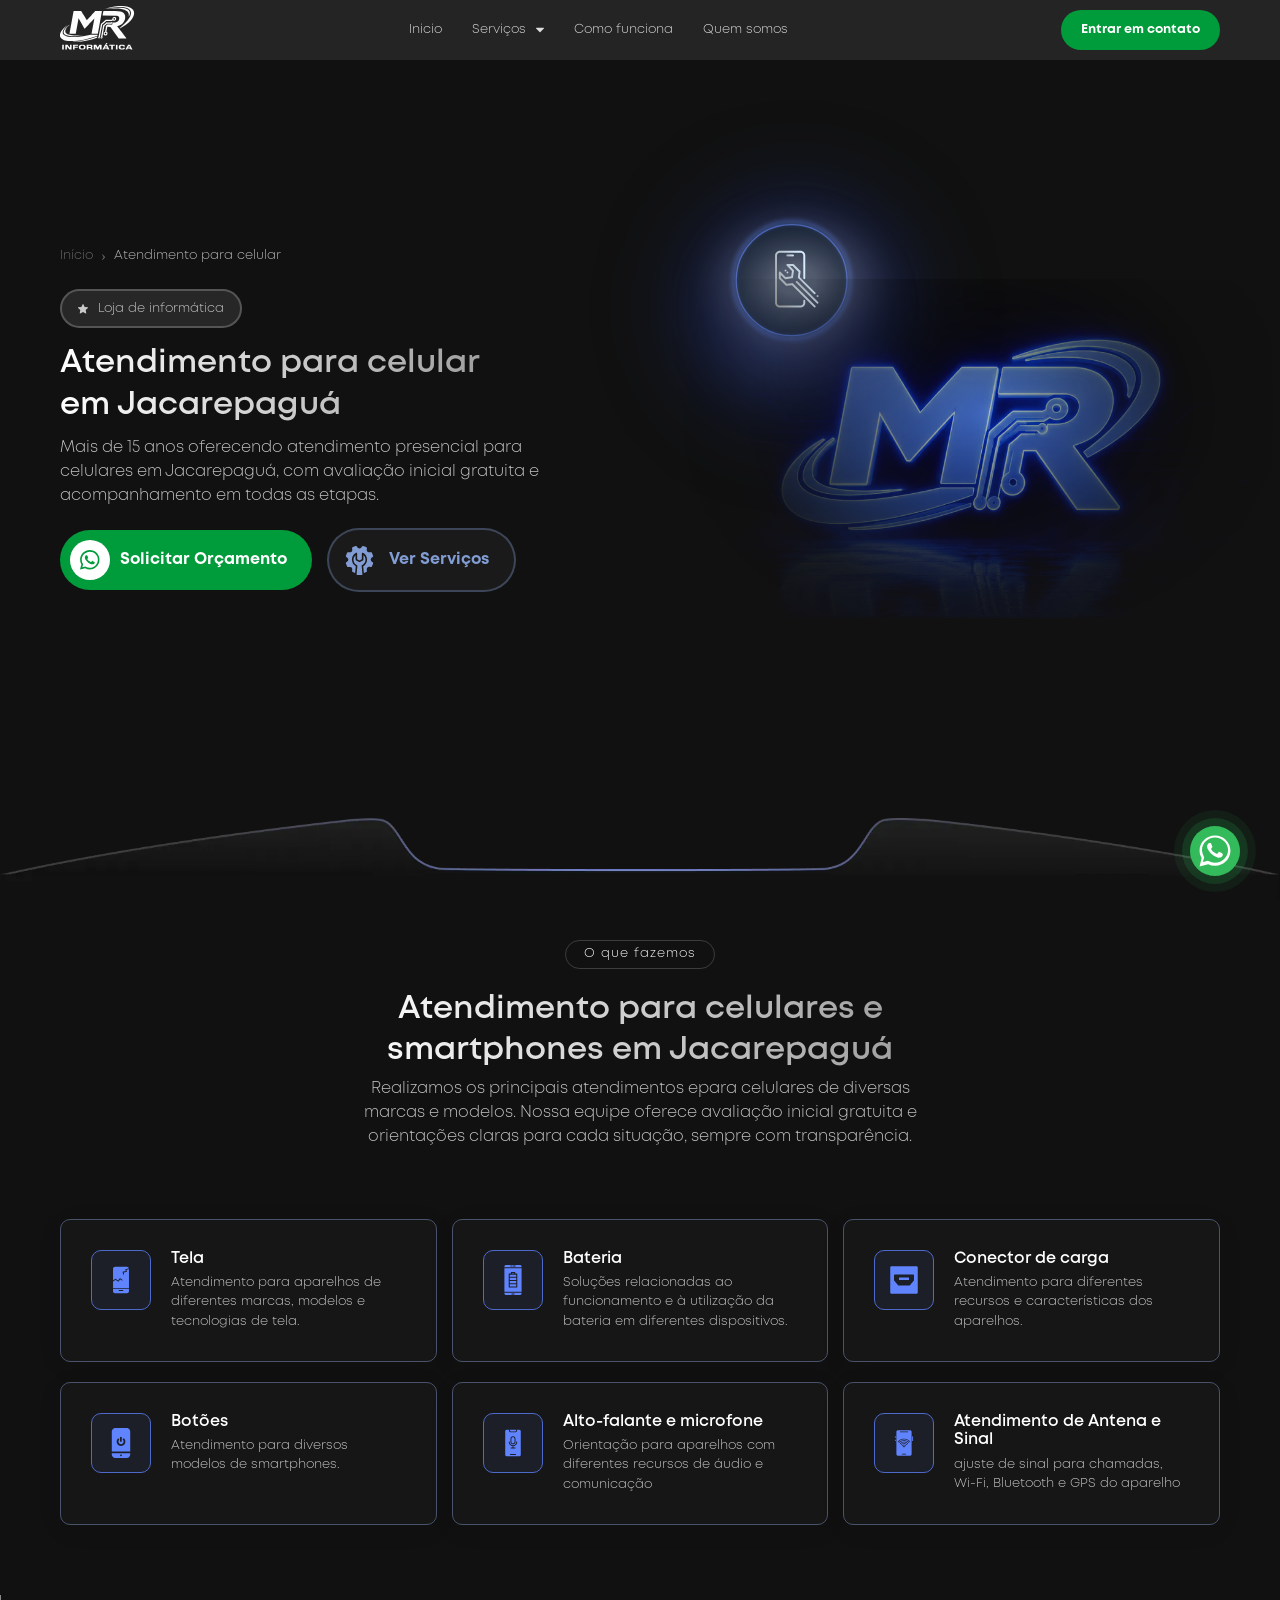
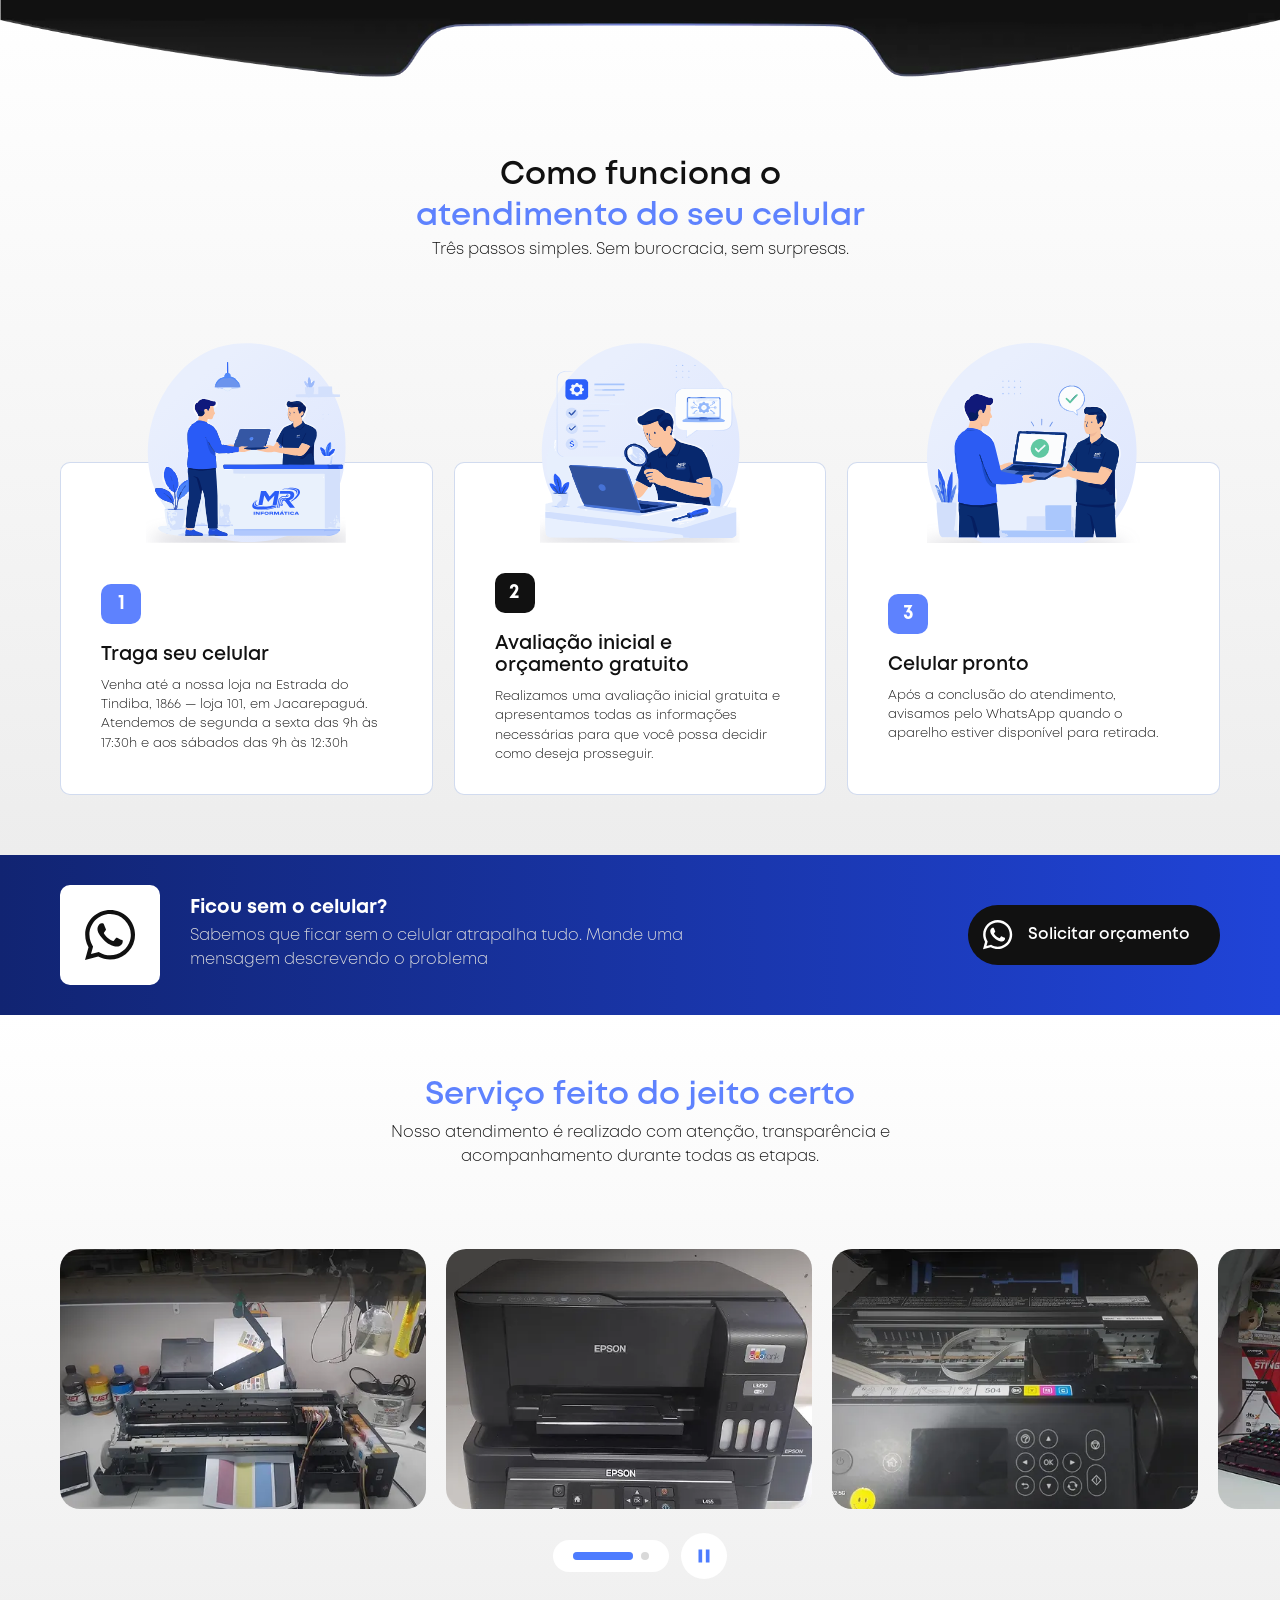
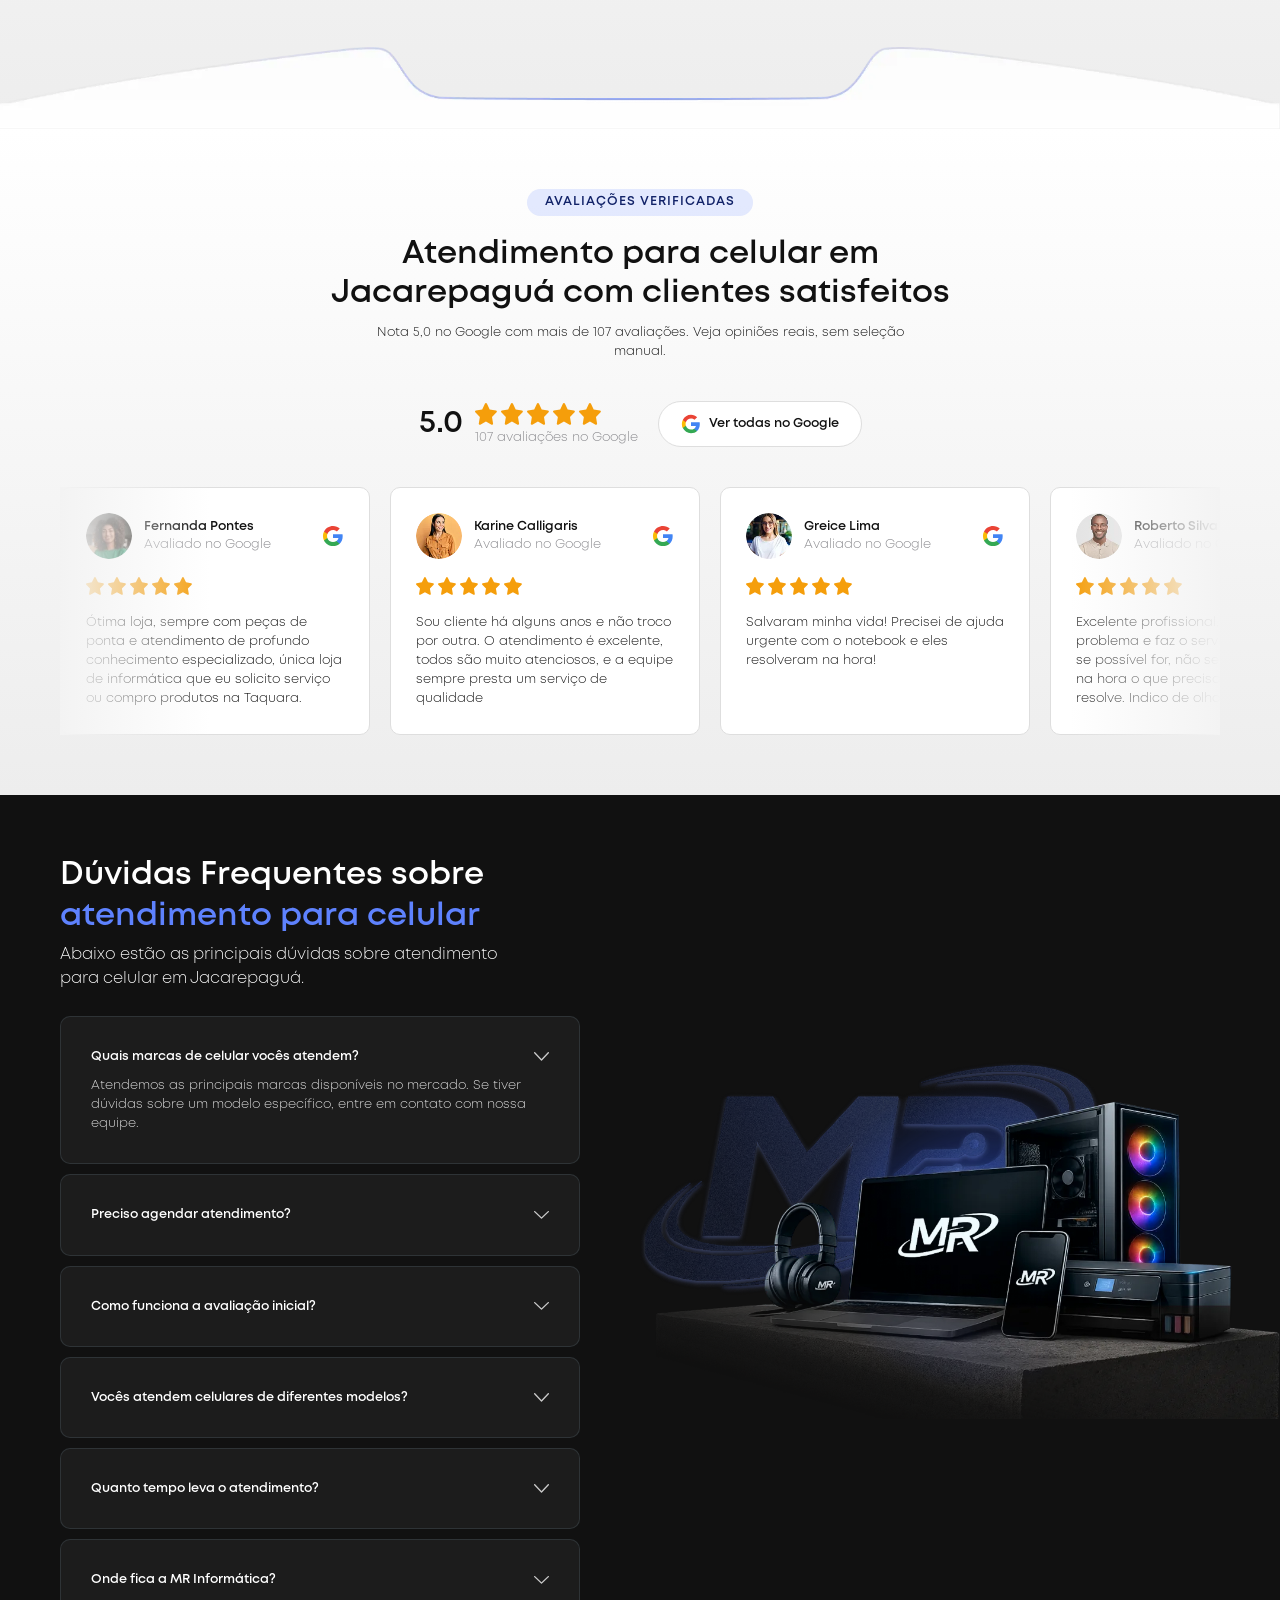
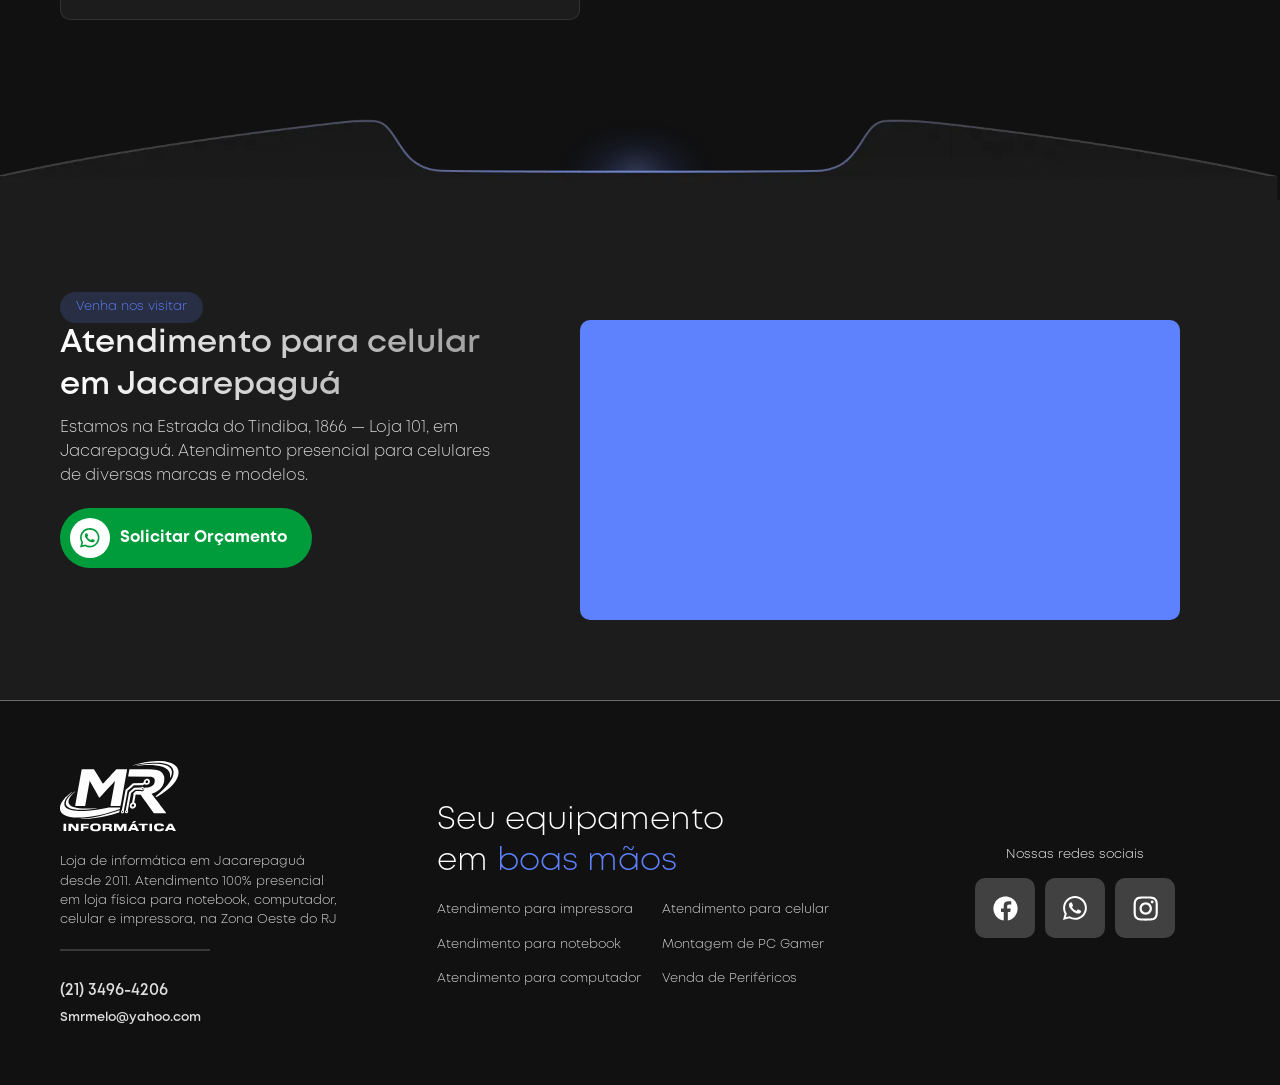
==== commit 4b9c1248: "excluindo imagens e depoimentos suspeitos" ====
--- a/atendimento-celular.html
+++ b/atendimento-celular.html
@@ -471,65 +471,35 @@
     <div class="slider">
     <div class="listaTrabalhos">
         <div class="card">
-        <img src="./assets/files/images/impressora-jato-de-tinta.webp"
+          <img src="./assets/files/images/impressora-jato-de-tinta.webp"
             alt="Impressora jato de tinta" loading="lazy" decoding="async">
         </div>
 
         <div class="card">
-        <img src="./assets/files/images/notebook.webp"
-            alt="Notebook" loading="lazy" decoding="async">
+          <img src="./assets/files/images/impressora.webp"
+            alt="Impressora" loading="lazy" decoding="async">
         </div>
 
         <div class="card">
-        <img src="./assets/files/images/computador-desktop.webp"
-            alt="Computador desktop" loading="lazy" decoding="async">
+          <img src="./assets/files/images/impressora-multifuncional.webp"
+            alt="Impressora multifuncional" loading="lazy" decoding="async">
         </div>
 
         <div class="card">
-        <img src="./assets/files/images/notebook-profissional.webp"
-            alt="Notebook" loading="lazy" decoding="async">
+          <img src="./assets/files/images/computador-gamer.webp"
+            alt="Computador gamer" loading="lazy" decoding="async">
         </div>
 
         <div class="card">
-        <img src="./assets/files/images/smartphone.webp"
+          <img src="./assets/files/images/smartphone-moderno.webp"
             alt="Smartphone" loading="lazy" decoding="async">
         </div>
 
         <div class="card">
-        <img src="./assets/files/images/impressora.webp"
-            alt="Impressora" loading="lazy" decoding="async">
-        </div>
-
-        <div class="card">
-        <img src="./assets/files/images/impressora-multifuncional.webp"
-            alt="Impressora multifuncional" loading="lazy" decoding="async">
-        </div>
-
-        <div class="card">
-        <img src="./assets/files/images/computador-gamer.webp"
-            alt="Computador gamer" loading="lazy" decoding="async">
-        </div>
-
-        <div class="card">
-        <img src="./assets/files/images/computador-corporativo.webp"
-            alt="Computador desktop" loading="lazy" decoding="async">
-        </div>
-
-        <div class="card">
-        <img src="./assets/files/images/notebook-corporativo.webp"
-            alt="Notebook" loading="lazy" decoding="async">
-        </div>
-
-        <div class="card">
-        <img src="./assets/files/images/smartphone-moderno.webp"
-            alt="Smartphone" loading="lazy" decoding="async">
-        </div>
-
-        <div class="card">
-        <img src="./assets/files/images/loja-informatica.webp"
+          <img src="./assets/files/images/loja-informatica.webp"
             alt="Loja de informática" loading="lazy" decoding="async">
         </div>
-    </div>
+      </div>
     </div>
 
         <div class="controles">
@@ -586,189 +556,188 @@
         </div>
         <!-- Slide -->
         <div class="slide-avaliacoes">
-        <div class="sombra um"></div>
-        <div class="sombra dois"></div>
-        <div class="itens-avaliacoes">
-            <!-- Avaliação 1 -->
-            <div class="item">
-            <div class="cabecalho-avaliacao">
-                <div class="perfil">
-                <div class="foto" style="background-image: url('./assets/files/images/foto-pessoa-2.webp');"></div>
-                <div class="info">
-                    <h3>Fernanda Pontes</h3>
-                    <h4>Avaliado no Google</h4>
-                </div>
-                </div>
-                <img class="icone-google" src="./assets/files/images/icone-google.svg" alt="Google" loading="lazy" decoding="async">
-            </div>
-            <div class="estrelas">
-                <img src="./assets/files/images/icone-estrela-laranja.svg" alt="Ícone de estrela de avaliação" loading="lazy" decoding="async">
-                <img src="./assets/files/images/icone-estrela-laranja.svg" alt="Ícone de estrela de avaliação" loading="lazy" decoding="async">
-                <img src="./assets/files/images/icone-estrela-laranja.svg" alt="Ícone de estrela de avaliação" loading="lazy" decoding="async">
-                <img src="./assets/files/images/icone-estrela-laranja.svg" alt="Ícone de estrela de avaliação" loading="lazy" decoding="async">
-                <img src="./assets/files/images/icone-estrela-laranja.svg" alt="Ícone de estrela de avaliação" loading="lazy" decoding="async">
-            </div>
-            <p>Ótima loja, sempre com peças de ponta e atendimento de profundo conhecimento especializado, única loja de
-                informática que eu solicito serviço ou compro produtos na Taquara.</p>
-            </div>
-            <!-- Avaliação 2 -->
-            <div class="item">
-            <div class="cabecalho-avaliacao">
-                <div class="perfil">
-                <div class="foto" style="background-image: url('./assets/files/images/foto-pessoa-6.webp');"></div>
-                <div class="info">
-                    <h3>Karine Calligaris</h3>
-                    <h4>Avaliado no Google</h4>
-                </div>
-                </div>
-                <img class="icone-google" src="./assets/files/images/icone-google.svg" alt="Google" loading="lazy" decoding="async">
-            </div>
-            <div class="estrelas">
-                <img src="./assets/files/images/icone-estrela-laranja.svg" alt="Ícone de estrela de avaliação" loading="lazy" decoding="async">
-                <img src="./assets/files/images/icone-estrela-laranja.svg" alt="Ícone de estrela de avaliação" loading="lazy" decoding="async">
-                <img src="./assets/files/images/icone-estrela-laranja.svg" alt="Ícone de estrela de avaliação" loading="lazy" decoding="async">
-                <img src="./assets/files/images/icone-estrela-laranja.svg" alt="Ícone de estrela de avaliação" loading="lazy" decoding="async">
-                <img src="./assets/files/images/icone-estrela-laranja.svg" alt="Ícone de estrela de avaliação" loading="lazy" decoding="async">
-            </div>
-            <p>Sou cliente há alguns anos e não troco por outra. O atendimento é excelente, todos são muito atenciosos, e a equipe sempre presta um serviço de qualidade</p>
-            </div>
-            <!-- Avaliação 3 -->
-            <div class="item">
-            <div class="cabecalho-avaliacao">
-                <div class="perfil">
-                <div class="foto" style="background-image: url('./assets/files/images/foto-pessoa-7.webp');"></div>
-                <div class="info">
-                    <h3>Greice Lima</h3>
-                    <h4>Avaliado no Google</h4>
-                </div>
-                </div>
-                <img class="icone-google" src="./assets/files/images/icone-google.svg" alt="Google" loading="lazy" decoding="async">
-            </div>
-            <div class="estrelas">
-                <img src="./assets/files/images/icone-estrela-laranja.svg" alt="Ícone de estrela de avaliação" loading="lazy" decoding="async">
-                <img src="./assets/files/images/icone-estrela-laranja.svg" alt="Ícone de estrela de avaliação" loading="lazy" decoding="async">
-                <img src="./assets/files/images/icone-estrela-laranja.svg" alt="Ícone de estrela de avaliação" loading="lazy" decoding="async">
-                <img src="./assets/files/images/icone-estrela-laranja.svg" alt="Ícone de estrela de avaliação" loading="lazy" decoding="async">
-                <img src="./assets/files/images/icone-estrela-laranja.svg" alt="Ícone de estrela de avaliação" loading="lazy" decoding="async">
-            </div>
-            <p>Salvaram minha vida! Precisei de um carregador novo urgente pro notebook que não tinha na loja mas eles
-                logo arrumaram um jeito!</p>
-            </div>
-            <!-- Avaliação 4 -->
-            <div class="item">
-            <div class="cabecalho-avaliacao">
-                <div class="perfil">
-                <div class="foto" style="background-image: url('./assets/files/images/foto-pessoa-5.webp');"></div>
-                <div class="info">
-                    <h3>Roberto Silva</h3>
-                    <h4>Avaliado no Google</h4>
-                </div>
-                </div>
-                <img class="icone-google" src="./assets/files/images/icone-google.svg" alt="Google" loading="lazy" decoding="async">
-            </div>
-            <div class="estrelas">
-                <img src="./assets/files/images/icone-estrela-laranja.svg" alt="Ícone de estrela de avaliação" loading="lazy" decoding="async">
-                <img src="./assets/files/images/icone-estrela-laranja.svg" alt="Ícone de estrela de avaliação" loading="lazy" decoding="async">
-                <img src="./assets/files/images/icone-estrela-laranja.svg" alt="Ícone de estrela de avaliação" loading="lazy" decoding="async">
-                <img src="./assets/files/images/icone-estrela-laranja.svg" alt="Ícone de estrela de avaliação" loading="lazy" decoding="async">
-                <img src="./assets/files/images/icone-estrela-laranja.svg" alt="Ícone de estrela de avaliação" loading="lazy" decoding="async">
-            </div>
-            <p>Excelente profissional, não inventa problema e faz o serviço na sua frente se possível for, não sendo ele
-                mostra na hora o que precisa ser feito e resolve. Indico de olhos fechados</p>
-            </div>
-            <!-- Avaliação 5 -->
-            <div class="item">
-            <div class="cabecalho-avaliacao">
-                <div class="perfil">
-                <div class="foto" style="background-image: url('./assets/files/images/foto-pessoa-4.webp');"></div>
-                <div class="info">
-                    <h3>Juliana Matos</h3>
-                    <h4>Avaliado no Google</h4>
-                </div>
-                </div>
-                <img class="icone-google" src="./assets/files/images/icone-google.svg" alt="Google" loading="lazy" decoding="async">
-            </div>
-            <div class="estrelas">
-                <img src="./assets/files/images/icone-estrela-laranja.svg" alt="Ícone de estrela de avaliação" loading="lazy" decoding="async">
-                <img src="./assets/files/images/icone-estrela-laranja.svg" alt="Ícone de estrela de avaliação" loading="lazy" decoding="async">
-                <img src="./assets/files/images/icone-estrela-laranja.svg" alt="Ícone de estrela de avaliação" loading="lazy" decoding="async">
-                <img src="./assets/files/images/icone-estrela-laranja.svg" alt="Ícone de estrela de avaliação" loading="lazy" decoding="async">
-                <img src="./assets/files/images/icone-estrela-laranja.svg" alt="Ícone de estrela de avaliação" loading="lazy" decoding="async">
-            </div>
-            <p>Empresa maravilhosa. Profissionais competentes e atenciosos.
-                Deixei meu aparelho com instabilidade, saiu renovado. Minha gratidão A MR Informática.</p>
-            </div>
-
-            <!-- Avaliação 6 -->
-            <div class="item">
-            <div class="cabecalho-avaliacao">
-                <div class="perfil">
-                <div class="foto" style="background-image: url('./assets/files/images/foto-pessoa-8.webp');"></div>
-                <div class="info">
-                    <h3>Thiago Pereira</h3>
-                    <h4>Avaliado no Google</h4>
-                </div>
-                </div>
-                <img class="icone-google" src="./assets/files/images/icone-google.svg" alt="Google" loading="lazy" decoding="async">
-            </div>
-            <div class="estrelas">
-                <img src="./assets/files/images/icone-estrela-laranja.svg" alt="Ícone de estrela de avaliação" loading="lazy" decoding="async">
-                <img src="./assets/files/images/icone-estrela-laranja.svg" alt="Ícone de estrela de avaliação" loading="lazy" decoding="async">
-                <img src="./assets/files/images/icone-estrela-laranja.svg" alt="Ícone de estrela de avaliação" loading="lazy" decoding="async">
-                <img src="./assets/files/images/icone-estrela-laranja.svg" alt="Ícone de estrela de avaliação" loading="lazy" decoding="async">
-                <img src="./assets/files/images/icone-estrela-laranja.svg" alt="Ícone de estrela de avaliação" loading="lazy" decoding="async">
-            </div>
-            <p>Adorei a loja! Ótimos profissionais e excelente atendimento. Agora, todos os meus computadores são levados para lá.</p>
-            </div>
-
-            <!-- Avaliação 7 -->
-            <div class="item">
-            <div class="cabecalho-avaliacao">
-                <div class="perfil">
-                <div class="foto" style="background-image: url('./assets/files/images/foto-pessoa-3.webp');">
-
-                </div>
-                <div class="info">
-                    <h3>Rodrigo Santos</h3>
-                    <h4>Avaliado no Google</h4>
-                </div>
-                </div>
-                <img class="icone-google" src="./assets/files/images/icone-google.svg" alt="Google" loading="lazy" decoding="async">
-            </div>
-            <div class="estrelas">
-                <img src="./assets/files/images/icone-estrela-laranja.svg" alt="Ícone de estrela de avaliação" loading="lazy" decoding="async">
-                <img src="./assets/files/images/icone-estrela-laranja.svg" alt="Ícone de estrela de avaliação" loading="lazy" decoding="async">
-                <img src="./assets/files/images/icone-estrela-laranja.svg" alt="Ícone de estrela de avaliação" loading="lazy" decoding="async">
-                <img src="./assets/files/images/icone-estrela-laranja.svg" alt="Ícone de estrela de avaliação" loading="lazy" decoding="async">
-                <img src="./assets/files/images/icone-estrela-laranja.svg" alt="Ícone de estrela de avaliação" loading="lazy" decoding="async">
-            </div>
-            <p>Atendimento para notebook, computador e impressora só faço com o Márcio da Mr informática,empresa de
-                confiança.</p>
-            </div>
-
-            <!-- Avaliação 8 -->
-            <div class="item">
-            <div class="cabecalho-avaliacao">
-                <div class="perfil">
-                <div class="foto" style="background-image: url('./assets/files/images/foto-pessoa-1.webp');"></div>
-                <div class="info">
-                    <h3>André Luiz</h3>
-                    <h4>Avaliado no Google</h4>
-                </div>
-                </div>
-                <img class="icone-google" src="./assets/files/images/icone-google.svg" alt="Google" loading="lazy" decoding="async">
-            </div>
-            <div class="estrelas">
-                <img src="./assets/files/images/icone-estrela-laranja.svg" alt="Ícone de estrela de avaliação" loading="lazy" decoding="async">
-                <img src="./assets/files/images/icone-estrela-laranja.svg" alt="Ícone de estrela de avaliação" loading="lazy" decoding="async">
-                <img src="./assets/files/images/icone-estrela-laranja.svg" alt="Ícone de estrela de avaliação" loading="lazy" decoding="async">
-                <img src="./assets/files/images/icone-estrela-laranja.svg" alt="Ícone de estrela de avaliação" loading="lazy" decoding="async">
-                <img src="./assets/files/images/icone-estrela-laranja.svg" alt="Ícone de estrela de avaliação" loading="lazy" decoding="async">
-            </div>
-            <p>Melhor lugar da taquara para atendimento de computadores e notebook </p>
-            </div>
-        </div>
-        </div>
+            <div class="sombra um"></div>
+            <div class="sombra dois"></div>
+            <div class="itens-avaliacoes">
+                <!-- Avaliação 1 -->
+                <div class="item">
+                <div class="cabecalho-avaliacao">
+                    <div class="perfil">
+                    <div class="foto" style="background-image: url('./assets/files/images/foto-pessoa-2.webp');"></div>
+                    <div class="info">
+                        <h3>Fernanda Pontes</h3>
+                        <h4>Avaliado no Google</h4>
+                    </div>
+                    </div>
+                    <img class="icone-google" src="./assets/files/images/icone-google.svg" alt="Google" loading="lazy" decoding="async">
+                </div>
+                <div class="estrelas">
+                    <img src="./assets/files/images/icone-estrela-laranja.svg" alt="Ícone de estrela de avaliação" loading="lazy" decoding="async">
+                    <img src="./assets/files/images/icone-estrela-laranja.svg" alt="Ícone de estrela de avaliação" loading="lazy" decoding="async">
+                    <img src="./assets/files/images/icone-estrela-laranja.svg" alt="Ícone de estrela de avaliação" loading="lazy" decoding="async">
+                    <img src="./assets/files/images/icone-estrela-laranja.svg" alt="Ícone de estrela de avaliação" loading="lazy" decoding="async">
+                    <img src="./assets/files/images/icone-estrela-laranja.svg" alt="Ícone de estrela de avaliação" loading="lazy" decoding="async">
+                </div>
+                <p>Ótima loja, sempre com peças de ponta e atendimento de profundo conhecimento especializado, única loja de
+                    informática que eu solicito serviço ou compro produtos na Taquara.</p>
+                </div>
+                <!-- Avaliação 2 -->
+                <div class="item">
+                <div class="cabecalho-avaliacao">
+                    <div class="perfil">
+                    <div class="foto" style="background-image: url('./assets/files/images/foto-pessoa-6.webp');"></div>
+                    <div class="info">
+                        <h3>Karine Calligaris</h3>
+                        <h4>Avaliado no Google</h4>
+                    </div>
+                    </div>
+                    <img class="icone-google" src="./assets/files/images/icone-google.svg" alt="Google" loading="lazy" decoding="async">
+                </div>
+                <div class="estrelas">
+                    <img src="./assets/files/images/icone-estrela-laranja.svg" alt="Ícone de estrela de avaliação" loading="lazy" decoding="async">
+                    <img src="./assets/files/images/icone-estrela-laranja.svg" alt="Ícone de estrela de avaliação" loading="lazy" decoding="async">
+                    <img src="./assets/files/images/icone-estrela-laranja.svg" alt="Ícone de estrela de avaliação" loading="lazy" decoding="async">
+                    <img src="./assets/files/images/icone-estrela-laranja.svg" alt="Ícone de estrela de avaliação" loading="lazy" decoding="async">
+                    <img src="./assets/files/images/icone-estrela-laranja.svg" alt="Ícone de estrela de avaliação" loading="lazy" decoding="async">
+                </div>
+                <p>Sou cliente há alguns anos e não troco por outra. O atendimento é excelente, todos são muito atenciosos, e a equipe sempre presta um serviço de qualidade</p>
+                </div>
+                <!-- Avaliação 3 -->
+                <div class="item">
+                <div class="cabecalho-avaliacao">
+                    <div class="perfil">
+                    <div class="foto" style="background-image: url('./assets/files/images/foto-pessoa-7.webp');"></div>
+                    <div class="info">
+                        <h3>Greice Lima</h3>
+                        <h4>Avaliado no Google</h4>
+                    </div>
+                    </div>
+                    <img class="icone-google" src="./assets/files/images/icone-google.svg" alt="Google" loading="lazy" decoding="async">
+                </div>
+                <div class="estrelas">
+                    <img src="./assets/files/images/icone-estrela-laranja.svg" alt="Ícone de estrela de avaliação" loading="lazy" decoding="async">
+                    <img src="./assets/files/images/icone-estrela-laranja.svg" alt="Ícone de estrela de avaliação" loading="lazy" decoding="async">
+                    <img src="./assets/files/images/icone-estrela-laranja.svg" alt="Ícone de estrela de avaliação" loading="lazy" decoding="async">
+                    <img src="./assets/files/images/icone-estrela-laranja.svg" alt="Ícone de estrela de avaliação" loading="lazy" decoding="async">
+                    <img src="./assets/files/images/icone-estrela-laranja.svg" alt="Ícone de estrela de avaliação" loading="lazy" decoding="async">
+                </div>
+                <p>Salvaram minha vida!
+                    Precisei de ajuda urgente com o notebook e eles resolveram na hora!</p>
+                </div>
+                <!-- Avaliação 4 -->
+                <div class="item">
+                <div class="cabecalho-avaliacao">
+                    <div class="perfil">
+                    <div class="foto" style="background-image: url('./assets/files/images/foto-pessoa-5.webp');"></div>
+                    <div class="info">
+                        <h3>Roberto Silva</h3>
+                        <h4>Avaliado no Google</h4>
+                    </div>
+                    </div>
+                    <img class="icone-google" src="./assets/files/images/icone-google.svg" alt="Google" loading="lazy" decoding="async">
+                </div>
+                <div class="estrelas">
+                    <img src="./assets/files/images/icone-estrela-laranja.svg" alt="Ícone de estrela de avaliação" loading="lazy" decoding="async">
+                    <img src="./assets/files/images/icone-estrela-laranja.svg" alt="Ícone de estrela de avaliação" loading="lazy" decoding="async">
+                    <img src="./assets/files/images/icone-estrela-laranja.svg" alt="Ícone de estrela de avaliação" loading="lazy" decoding="async">
+                    <img src="./assets/files/images/icone-estrela-laranja.svg" alt="Ícone de estrela de avaliação" loading="lazy" decoding="async">
+                    <img src="./assets/files/images/icone-estrela-laranja.svg" alt="Ícone de estrela de avaliação" loading="lazy" decoding="async">
+                </div>
+                <p>Excelente profissional, não inventa problema e faz o serviço na sua frente se possível for, não sendo ele
+                    mostra na hora o que precisa ser feito e resolve. Indico de olhos fechados</p>
+                </div>
+                <!-- Avaliação 5 -->
+                <div class="item">
+                <div class="cabecalho-avaliacao">
+                    <div class="perfil">
+                    <div class="foto" style="background-image: url('./assets/files/images/foto-pessoa-4.webp');"></div>
+                    <div class="info">
+                        <h3>Juliana Matos</h3>
+                        <h4>Avaliado no Google</h4>
+                    </div>
+                    </div>
+                    <img class="icone-google" src="./assets/files/images/icone-google.svg" alt="Google" loading="lazy" decoding="async">
+                </div>
+                <div class="estrelas">
+                    <img src="./assets/files/images/icone-estrela-laranja.svg" alt="Ícone de estrela de avaliação" loading="lazy" decoding="async">
+                    <img src="./assets/files/images/icone-estrela-laranja.svg" alt="Ícone de estrela de avaliação" loading="lazy" decoding="async">
+                    <img src="./assets/files/images/icone-estrela-laranja.svg" alt="Ícone de estrela de avaliação" loading="lazy" decoding="async">
+                    <img src="./assets/files/images/icone-estrela-laranja.svg" alt="Ícone de estrela de avaliação" loading="lazy" decoding="async">
+                    <img src="./assets/files/images/icone-estrela-laranja.svg" alt="Ícone de estrela de avaliação" loading="lazy" decoding="async">
+                </div>
+                <p>Empresa maravilhosa. Profissionais competentes e atenciosos. Deixei meu aparelho com problema, saiu funcionando perfeitamente. Minha gratidão à MR Informática.</p>
+                </div>
+
+                <!-- Avaliação 6 -->
+                <div class="item">
+                <div class="cabecalho-avaliacao">
+                    <div class="perfil">
+                    <div class="foto" style="background-image: url('./assets/files/images/foto-pessoa-8.webp');"></div>
+                    <div class="info">
+                        <h3>Thiago Pereira</h3>
+                        <h4>Avaliado no Google</h4>
+                    </div>
+                    </div>
+                    <img class="icone-google" src="./assets/files/images/icone-google.svg" alt="Google" loading="lazy" decoding="async">
+                </div>
+                <div class="estrelas">
+                    <img src="./assets/files/images/icone-estrela-laranja.svg" alt="Ícone de estrela de avaliação" loading="lazy" decoding="async">
+                    <img src="./assets/files/images/icone-estrela-laranja.svg" alt="Ícone de estrela de avaliação" loading="lazy" decoding="async">
+                    <img src="./assets/files/images/icone-estrela-laranja.svg" alt="Ícone de estrela de avaliação" loading="lazy" decoding="async">
+                    <img src="./assets/files/images/icone-estrela-laranja.svg" alt="Ícone de estrela de avaliação" loading="lazy" decoding="async">
+                    <img src="./assets/files/images/icone-estrela-laranja.svg" alt="Ícone de estrela de avaliação" loading="lazy" decoding="async">
+                </div>
+                <p>Adorei a loja! Ótimos profissionais e excelente atendimento. Agora, todos os meus computadores são levados para lá.</p>
+                </div>
+
+                <!-- Avaliação 7 -->
+                <div class="item">
+                <div class="cabecalho-avaliacao">
+                    <div class="perfil">
+                    <div class="foto" style="background-image: url('./assets/files/images/foto-pessoa-3.webp');">
+
+                    </div>
+                    <div class="info">
+                        <h3>Rodrigo Santos</h3>
+                        <h4>Avaliado no Google</h4>
+                    </div>
+                    </div>
+                    <img class="icone-google" src="./assets/files/images/icone-google.svg" alt="Google" loading="lazy" decoding="async">
+                </div>
+                <div class="estrelas">
+                    <img src="./assets/files/images/icone-estrela-laranja.svg" alt="Ícone de estrela de avaliação" loading="lazy" decoding="async">
+                    <img src="./assets/files/images/icone-estrela-laranja.svg" alt="Ícone de estrela de avaliação" loading="lazy" decoding="async">
+                    <img src="./assets/files/images/icone-estrela-laranja.svg" alt="Ícone de estrela de avaliação" loading="lazy" decoding="async">
+                    <img src="./assets/files/images/icone-estrela-laranja.svg" alt="Ícone de estrela de avaliação" loading="lazy" decoding="async">
+                    <img src="./assets/files/images/icone-estrela-laranja.svg" alt="Ícone de estrela de avaliação" loading="lazy" decoding="async">
+                </div>
+                <p>Atendimento para notebook, computador e impressora só faço com o Márcio da Mr informática,empresa de
+                    confiança.</p>
+                </div>
+
+                <!-- Avaliação 8 -->
+                <div class="item">
+                <div class="cabecalho-avaliacao">
+                    <div class="perfil">
+                    <div class="foto" style="background-image: url('./assets/files/images/foto-pessoa-1.webp');"></div>
+                    <div class="info">
+                        <h3>André Luiz</h3>
+                        <h4>Avaliado no Google</h4>
+                    </div>
+                    </div>
+                    <img class="icone-google" src="./assets/files/images/icone-google.svg" alt="Google" loading="lazy" decoding="async">
+                </div>
+                <div class="estrelas">
+                    <img src="./assets/files/images/icone-estrela-laranja.svg" alt="Ícone de estrela de avaliação" loading="lazy" decoding="async">
+                    <img src="./assets/files/images/icone-estrela-laranja.svg" alt="Ícone de estrela de avaliação" loading="lazy" decoding="async">
+                    <img src="./assets/files/images/icone-estrela-laranja.svg" alt="Ícone de estrela de avaliação" loading="lazy" decoding="async">
+                    <img src="./assets/files/images/icone-estrela-laranja.svg" alt="Ícone de estrela de avaliação" loading="lazy" decoding="async">
+                    <img src="./assets/files/images/icone-estrela-laranja.svg" alt="Ícone de estrela de avaliação" loading="lazy" decoding="async">
+                </div>
+                <p>Melhor lugar da taquara para atendimento de computadores e notebook </p>
+                </div>
+            </div>
+            </div>
     </section>
 
 
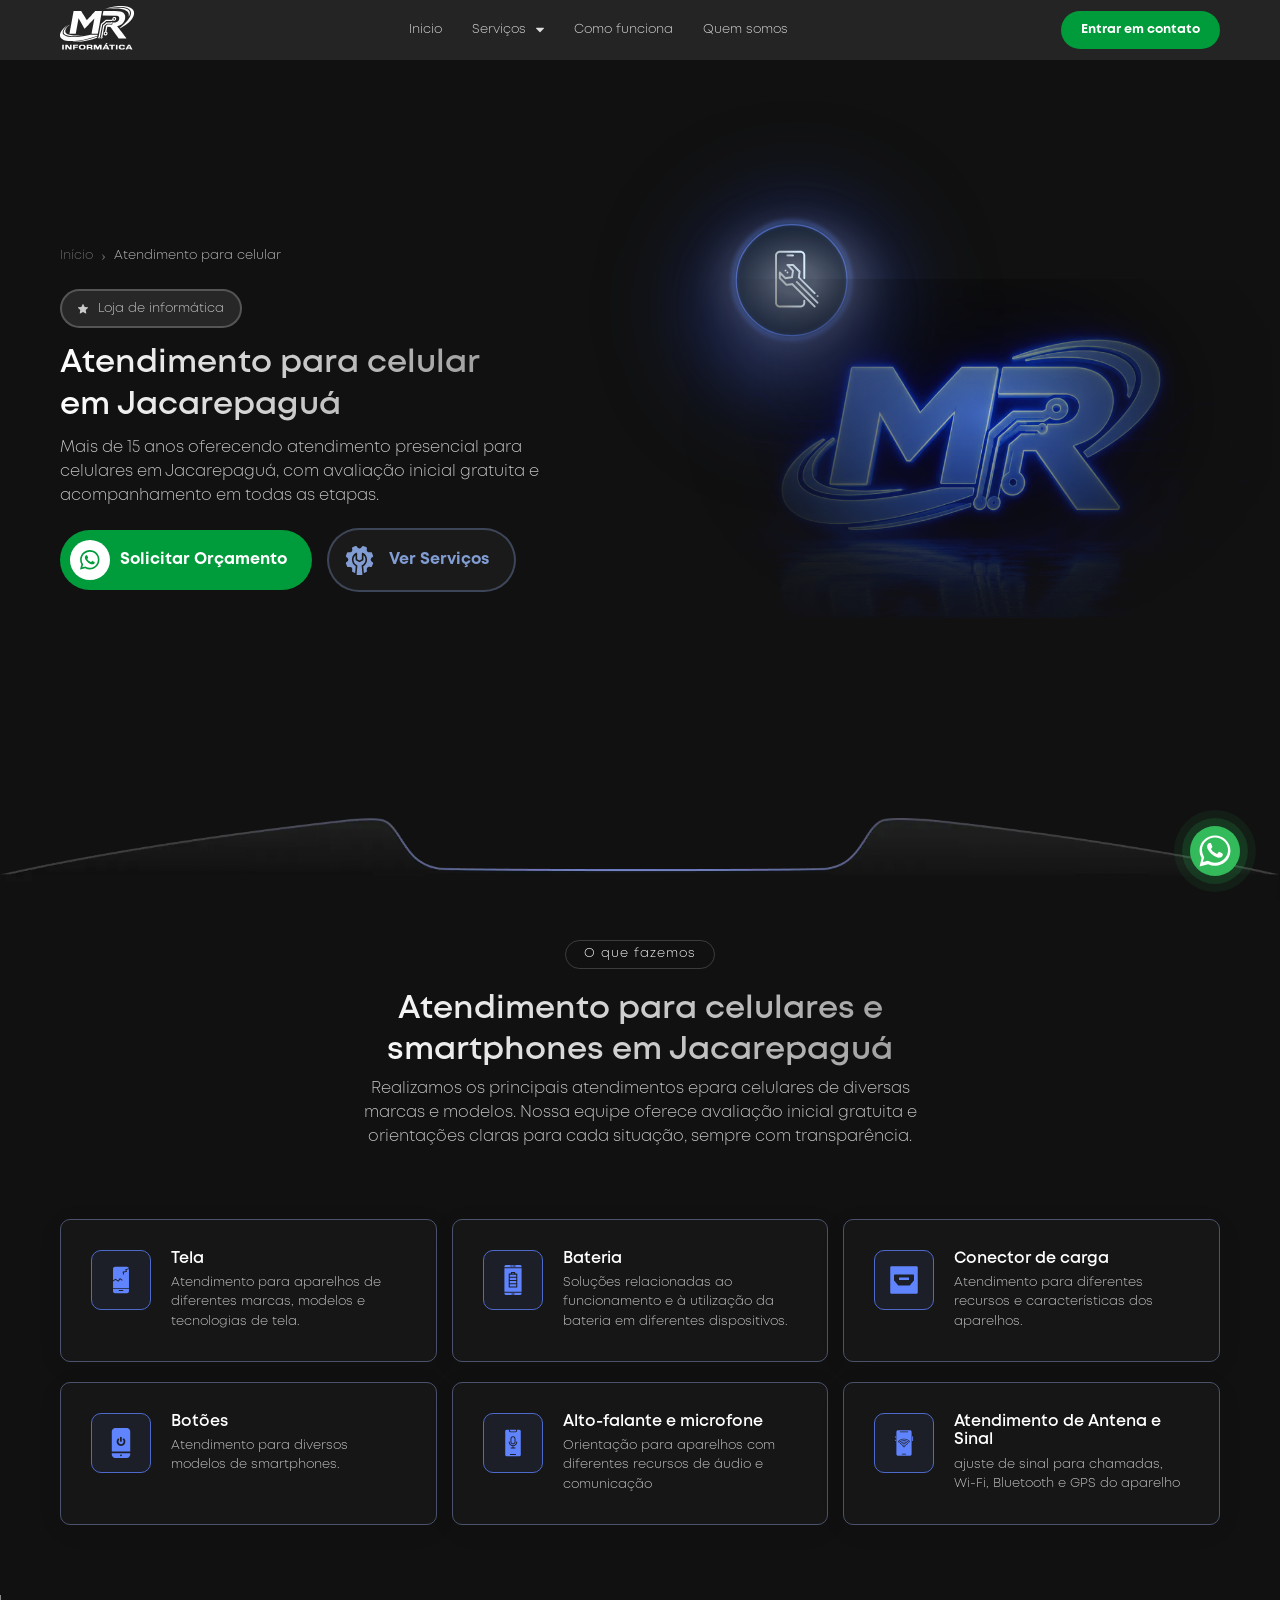
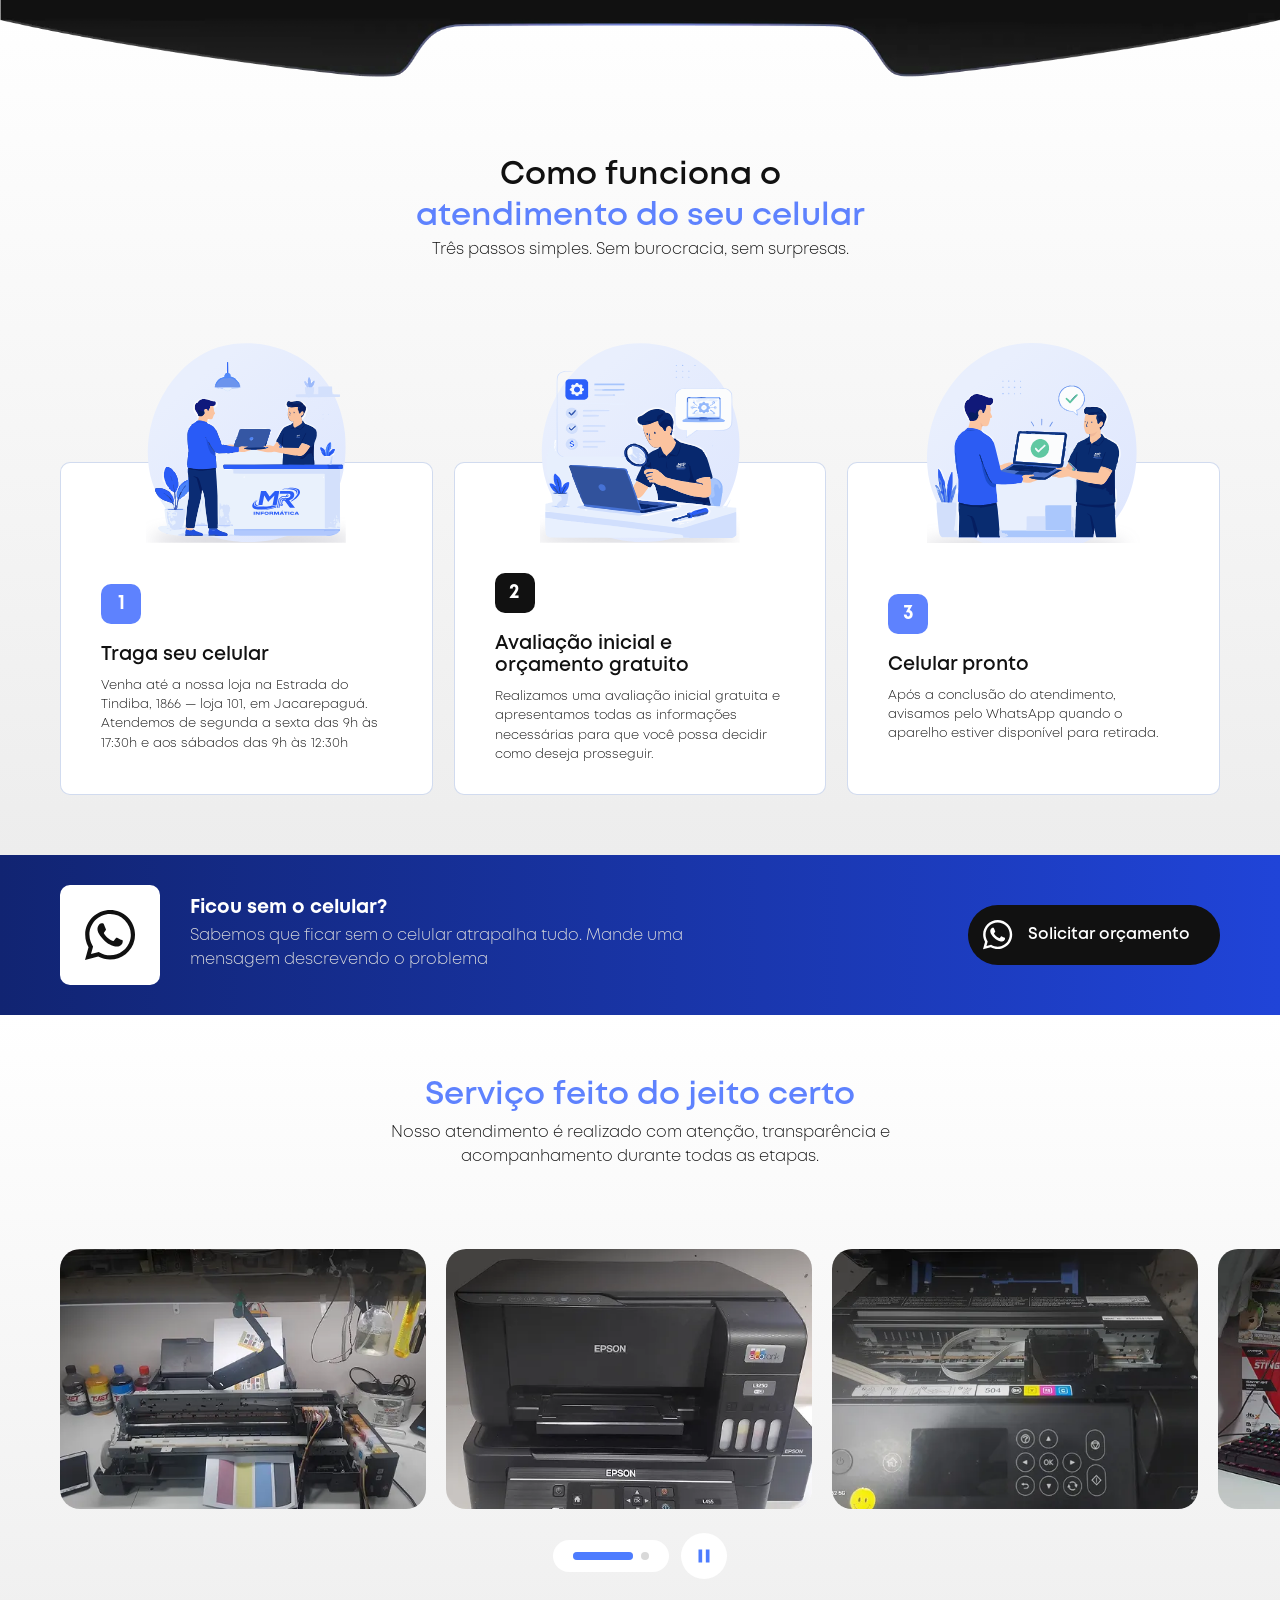
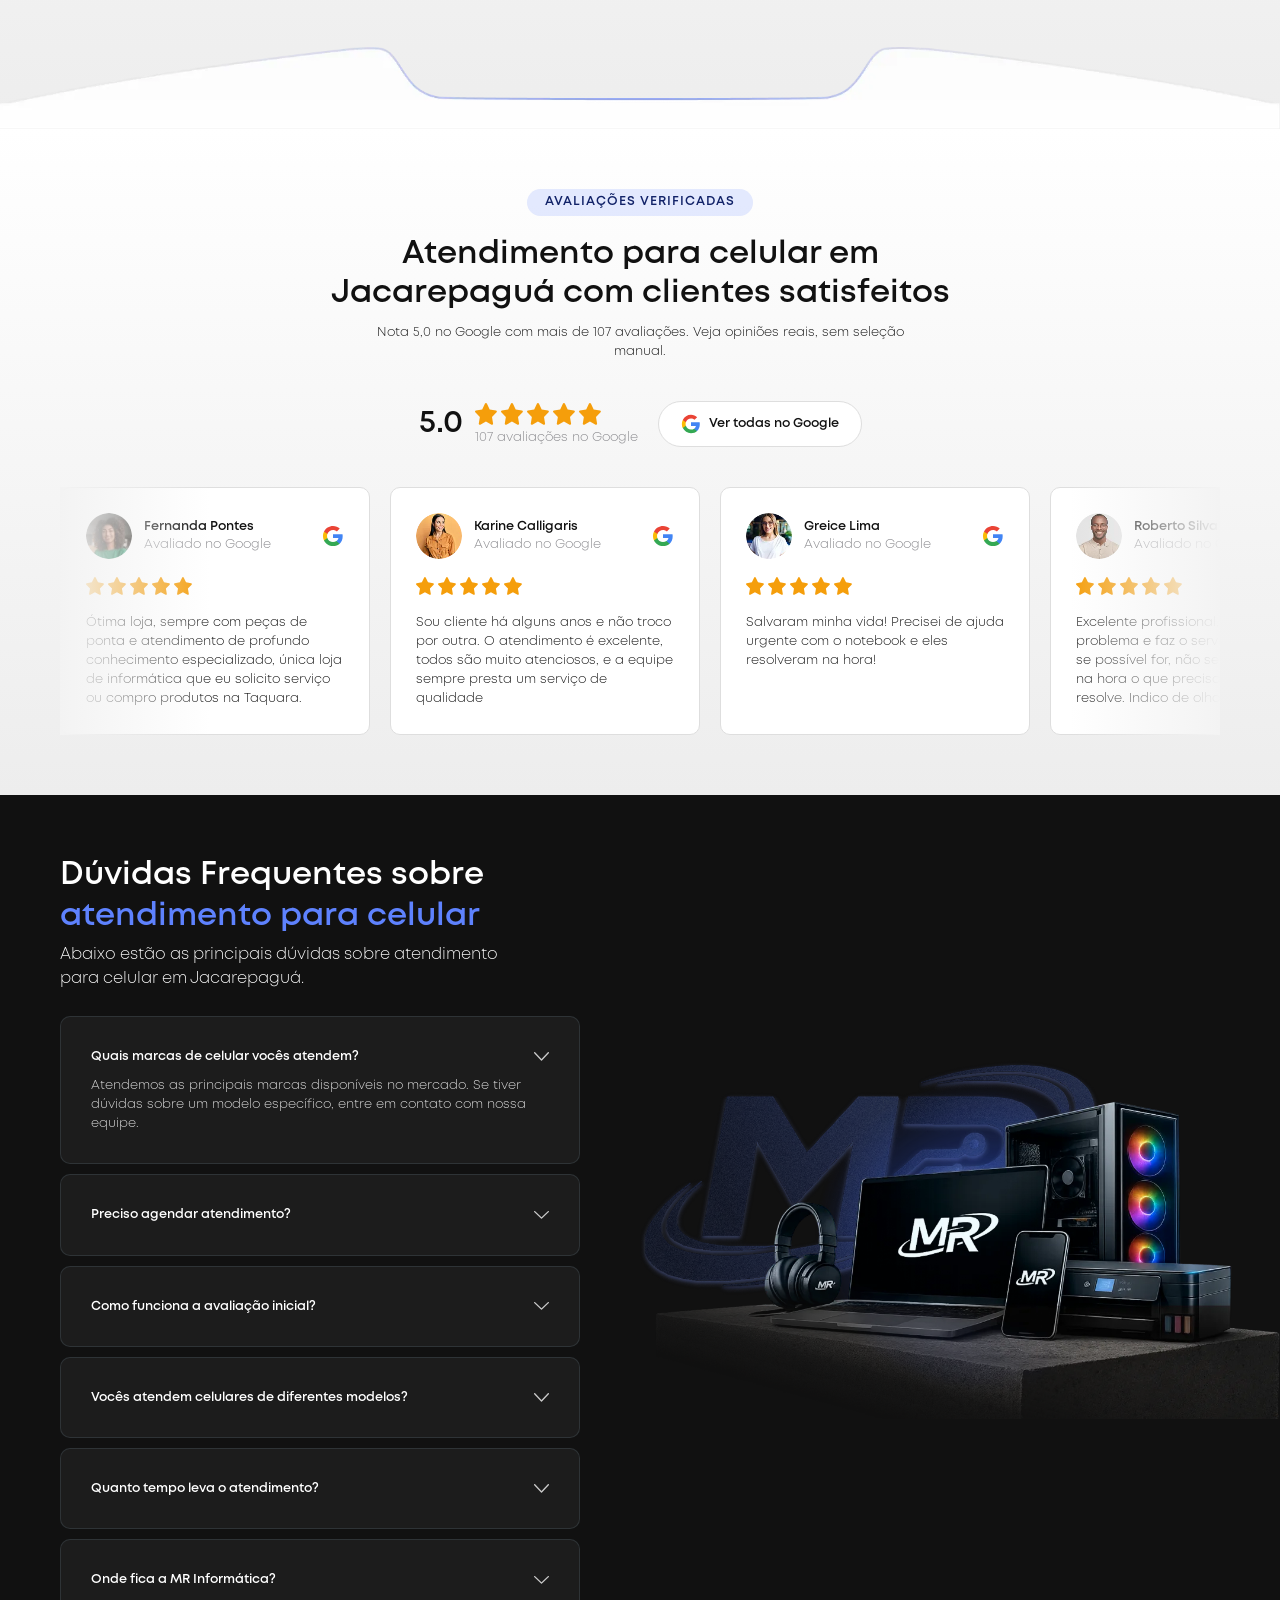
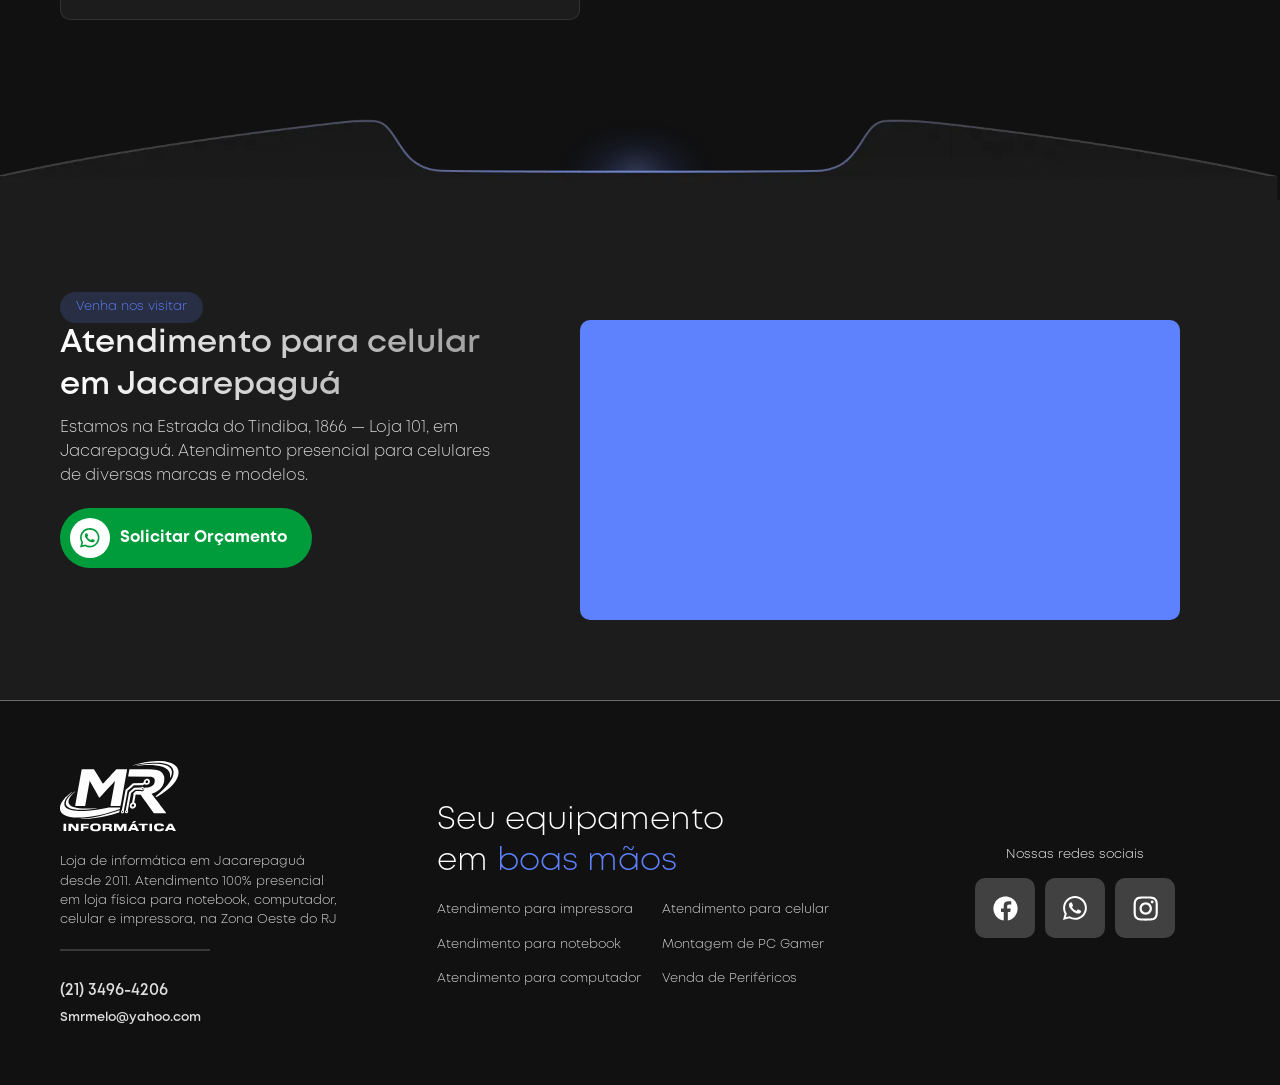
==== commit bbb7c92f: "ajustando js global e removendo todas as tags <a>" ====
--- a/atendimento-celular.html
+++ b/atendimento-celular.html
@@ -2,6 +2,23 @@
 <html lang="pt-BR">
 
 <head>
+<!-- Google tag (gtag.js) -->
+<script async src="https://www.googletagmanager.com/gtag/js?id=AW-11391960768"></script>
+<script>
+window.dataLayer = window.dataLayer || [];
+function gtag(){dataLayer.push(arguments);}
+gtag('js', new Date());
+gtag('config', 'AW-11391960768');
+</script>
+
+<!-- Google Tag Manager -->
+<script>(function(w,d,s,l,i){w[l]=w[l]||[];w[l].push({'gtm.start':
+new Date().getTime(),event:'gtm.js'});var f=d.getElementsByTagName(s)[0],
+j=d.createElement(s),dl=l!='dataLayer'?'&l='+l:'';j.async=true;j.src=
+'https://www.googletagmanager.com/gtm.js?id='+i+dl;f.parentNode.insertBefore(j,f);
+})(window,document,'script','dataLayer','GTM-P5TNDQMR');</script>
+<!-- End Google Tag Manager -->
+
   <meta charset="UTF-8">
 
   <meta name="HandheldFriendly" content="true">
@@ -215,6 +232,11 @@
 </head>
 
 <body>
+<!-- Google Tag Manager (noscript) -->
+<noscript><iframe src="https://www.googletagmanager.com/ns.html?id=GTM-P5TNDQMR"
+height="0" width="0" style="display:none;visibility:hidden"></iframe></noscript>
+<!-- End Google Tag Manager (noscript) -->
+
     <header>
   <nav class="navbar" aria-label="Navegação principal">
         <a href="index.html">
@@ -260,15 +282,13 @@
             </div>
             <div class="expandir"><a href="./index.html#como-funciona" class="opcao" aria-label="Ver como funciona o atendimento"><p>Como funciona</p></a></div>
 <div class="expandir"><a href="./quem-somos.html" class="opcao" aria-label="Acessar página de Quem somos"><p>Quem somos</p></a></div>
-            <a href="https://wa.me/5521973206461" target="_blank" class="destaque"
-                aria-label="Entrar em contato pelo WhatsApp com a MR informática">
+            <button class="destaque btn-whatsapp" data-phone="5521973206461" data-message="" aria-label="Entrar em contato pelo WhatsApp com a MR informática">
                 Entrar em contato
-            </a>
-        </div>
-        <a href="https://wa.me/5521973206461" target="_blank" class="destaque"
-            aria-label="Entrar em contato pelo WhatsApp com a MR informática">
+            </button>
+        </div>
+        <button class="destaque btn-whatsapp" data-phone="5521973206461" data-message="" aria-label="Entrar em contato pelo WhatsApp com a MR informática">
             Entrar em contato
-        </a>
+        </button>
         <button class="menu" aria-label="Menu principal">
             <span class="um"></span>
             <span class="dois"></span>
@@ -296,16 +316,14 @@
             <p class="descricao-celular">Mais de 15 anos oferecendo atendimento presencial para celulares em Jacarepaguá,
                  com avaliação inicial gratuita e acompanhamento em todas as etapas.</p>
             <div class="botoes">
-                <a class="btn btn-whatsapp"
-                    href="https://wa.me/5521973206461?text=Olá,%20gostaria%20de%20solicitar%20um%20orçamento."
-                    target="_blank" rel="noopener noreferrer" aria-label="Solicitar orçamento pelo WhatsApp">
+                <button class="btn btn-whatsapp" data-phone="5521973206461" data-message="Olá, gostaria de solicitar um orçamento." aria-label="Solicitar orçamento pelo WhatsApp">
 
                     <div class="icone">
                         <img src="./assets/files/images/icone-whatsapp-verde.svg" alt="WhatsApp" loading="lazy" decoding="async">
                     </div>
 
                     <h3>Solicitar Orçamento</h3>
-                </a>
+                </button>
 
                 <a class="btn btn-servicos" href="#servicos">
                     <div class="icone">
@@ -450,12 +468,11 @@
                 <h3>Ficou sem o celular?</h3>
                 <p>Sabemos que ficar sem o celular atrapalha tudo. Mande uma mensagem descrevendo o problema</p>
             </div>
-            <a href="https://wa.me/5521973206461?text=Olá,%20gostaria%20de%20solicitar%20um%20orçamento."
-                target="_blank" rel="noopener noreferrer" aria-label="Solicitar orçamento pelo WhatsApp" class="">
+            <button class="btn-whatsapp" data-phone="5521973206461" data-message="Olá, gostaria de solicitar um orçamento." aria-label="Solicitar orçamento pelo WhatsApp">
                 <div class="icone">
                     <img src="./assets/files/images/icone-whatsApp-branco.svg" alt="WhatsApp" loading="lazy" decoding="async">
                 </div> Solicitar orçamento
-            </a>
+            </button>
         </div>
     </section>
     <!-- 
@@ -812,16 +829,14 @@
             </div>
             <h2 class="titulo-celular">Atendimento para celular em Jacarepaguá</h2>
             <p>Estamos na Estrada do Tindiba, 1866 — Loja 101, em Jacarepaguá. Atendimento presencial para celulares de diversas marcas e modelos.</p>
-            <a class="btn-whatsapp"
-                href="https://wa.me/5521973206461?text=Olá,%20gostaria%20de%20solicitar%20um%20orçamento."
-                target="_blank" rel="noopener noreferrer" aria-label="Solicitar orçamento pelo WhatsApp">
+            <button class="btn-whatsapp" data-phone="5521973206461" data-message="Olá, gostaria de solicitar um orçamento." aria-label="Solicitar orçamento pelo WhatsApp">
 
                 <div class="icone">
                     <img src="./assets/files/images/icone-whatsapp-verde.svg" alt="WhatsApp" loading="lazy" decoding="async">
                 </div>
 
                 <h3>Solicitar Orçamento</h3>
-            </a>
+            </button>
         </div>
         <div class="mapa">
             <iframe
@@ -870,9 +885,7 @@
                 <a href="#" target="_blank">
                     <img src="./assets/files/images/icone-facebook.svg" alt="facebook" loading="lazy" decoding="async">
                 </a>
-                <a href="https://wa.me/5521973206461?text=Olá,%20gostaria%20de%20solicitar%20um%20orçamento."
-                    target="_blank" class="btn-whatsapp" rel="noopener noreferrer"
-                    aria-label="Solicitar orçamento pelo WhatsApp">
+                <a class="btn-whatsapp" data-phone="5521973206461" data-message="Olá, gostaria de solicitar um orçamento." aria-label="Solicitar orçamento pelo WhatsApp">
                     <img src="./assets/files/images/icone-whatsapp.svg" alt="WhatsApp" loading="lazy" decoding="async">
                 </a>
                 <a href="https://www.instagram.com/_mrinformatica?igsh=cGVkb29pbjRwMm9j" target="_blank">
@@ -884,6 +897,15 @@
     <!-- 
     scripts 
   -->
+
+   <button class="whatsapp-float btn-whatsapp" data-phone="5521973206461" data-message="" aria-label="Fale conosco pelo WhatsApp">
+        <svg viewBox="0 0 32 32" fill="none" xmlns="http://www.w3.org/2000/svg">
+            <path fill="#fff"
+                d="M16.001 3C8.82 3 3 8.65 3 15.62c0 2.23.6 4.42 1.75 6.35L3 29l7.26-1.9a13.2 13.2 0 0 0 5.74 1.3c7.18 0 13-5.65 13-12.62C29 8.65 23.18 3 16 3Zm0 22.96a10.9 10.9 0 0 1-5.53-1.5l-.4-.24-4.3 1.12 1.15-4.14-.26-.42a10.5 10.5 0 0 1-1.62-5.58c0-5.86 4.93-10.63 10.97-10.63s10.97 4.77 10.97 10.63-4.93 10.76-10.98 10.76Zm6.02-8.1c-.33-.16-1.95-.95-2.25-1.06-.3-.1-.52-.16-.74.16-.22.31-.85 1.06-1.04 1.27-.2.21-.39.24-.72.08-.33-.16-1.39-.5-2.64-1.6-.98-.86-1.64-1.93-1.83-2.25-.19-.31-.02-.48.14-.64.15-.15.33-.39.49-.58.17-.19.22-.31.33-.52.11-.21.06-.39-.03-.55-.08-.16-.74-1.75-1.02-2.4-.27-.64-.55-.55-.74-.56h-.63c-.22 0-.58.08-.88.39-.3.31-1.15 1.11-1.15 2.71s1.18 3.15 1.34 3.37c.16.21 2.3 3.6 5.58 5.04.78.33 1.39.53 1.86.68.78.24 1.49.21 2.05.13.63-.09 1.95-.8 2.22-1.57.27-.78.27-1.44.19-1.57-.08-.13-.3-.21-.63-.37Z" />
+        </svg>
+    </button>
+
+
     <script src="./assets/js/global/global.js"></script>
     <script src="./assets/js/pages/index/nav.js"></script>
     <script src="./assets/js/pages/index/section-slide-avaliacoes.js"></script>
@@ -893,17 +915,6 @@
     <script src="./assets/js/pages/index/animar-section.js"></script>
 
 
-
-
-    <a href="https://wa.me/5521973206461" target="_blank" class="whatsapp-float"
-        aria-label="Fale conosco pelo WhatsApp">
-        <svg viewBox="0 0 32 32" fill="none" xmlns="http://www.w3.org/2000/svg">
-            <path fill="#fff"
-                d="M16.001 3C8.82 3 3 8.65 3 15.62c0 2.23.6 4.42 1.75 6.35L3 29l7.26-1.9a13.2 13.2 0 0 0 5.74 1.3c7.18 0 13-5.65 13-12.62C29 8.65 23.18 3 16 3Zm0 22.96a10.9 10.9 0 0 1-5.53-1.5l-.4-.24-4.3 1.12 1.15-4.14-.26-.42a10.5 10.5 0 0 1-1.62-5.58c0-5.86 4.93-10.63 10.97-10.63s10.97 4.77 10.97 10.63-4.93 10.76-10.98 10.76Zm6.02-8.1c-.33-.16-1.95-.95-2.25-1.06-.3-.1-.52-.16-.74.16-.22.31-.85 1.06-1.04 1.27-.2.21-.39.24-.72.08-.33-.16-1.39-.5-2.64-1.6-.98-.86-1.64-1.93-1.83-2.25-.19-.31-.02-.48.14-.64.15-.15.33-.39.49-.58.17-.19.22-.31.33-.52.11-.21.06-.39-.03-.55-.08-.16-.74-1.75-1.02-2.4-.27-.64-.55-.55-.74-.56h-.63c-.22 0-.58.08-.88.39-.3.31-1.15 1.11-1.15 2.71s1.18 3.15 1.34 3.37c.16.21 2.3 3.6 5.58 5.04.78.33 1.39.53 1.86.68.78.24 1.49.21 2.05.13.63-.09 1.95-.8 2.22-1.57.27-.78.27-1.44.19-1.57-.08-.13-.3-.21-.63-.37Z" />
-        </svg>
-    </a>
-
-
 </body>
 
 </html>
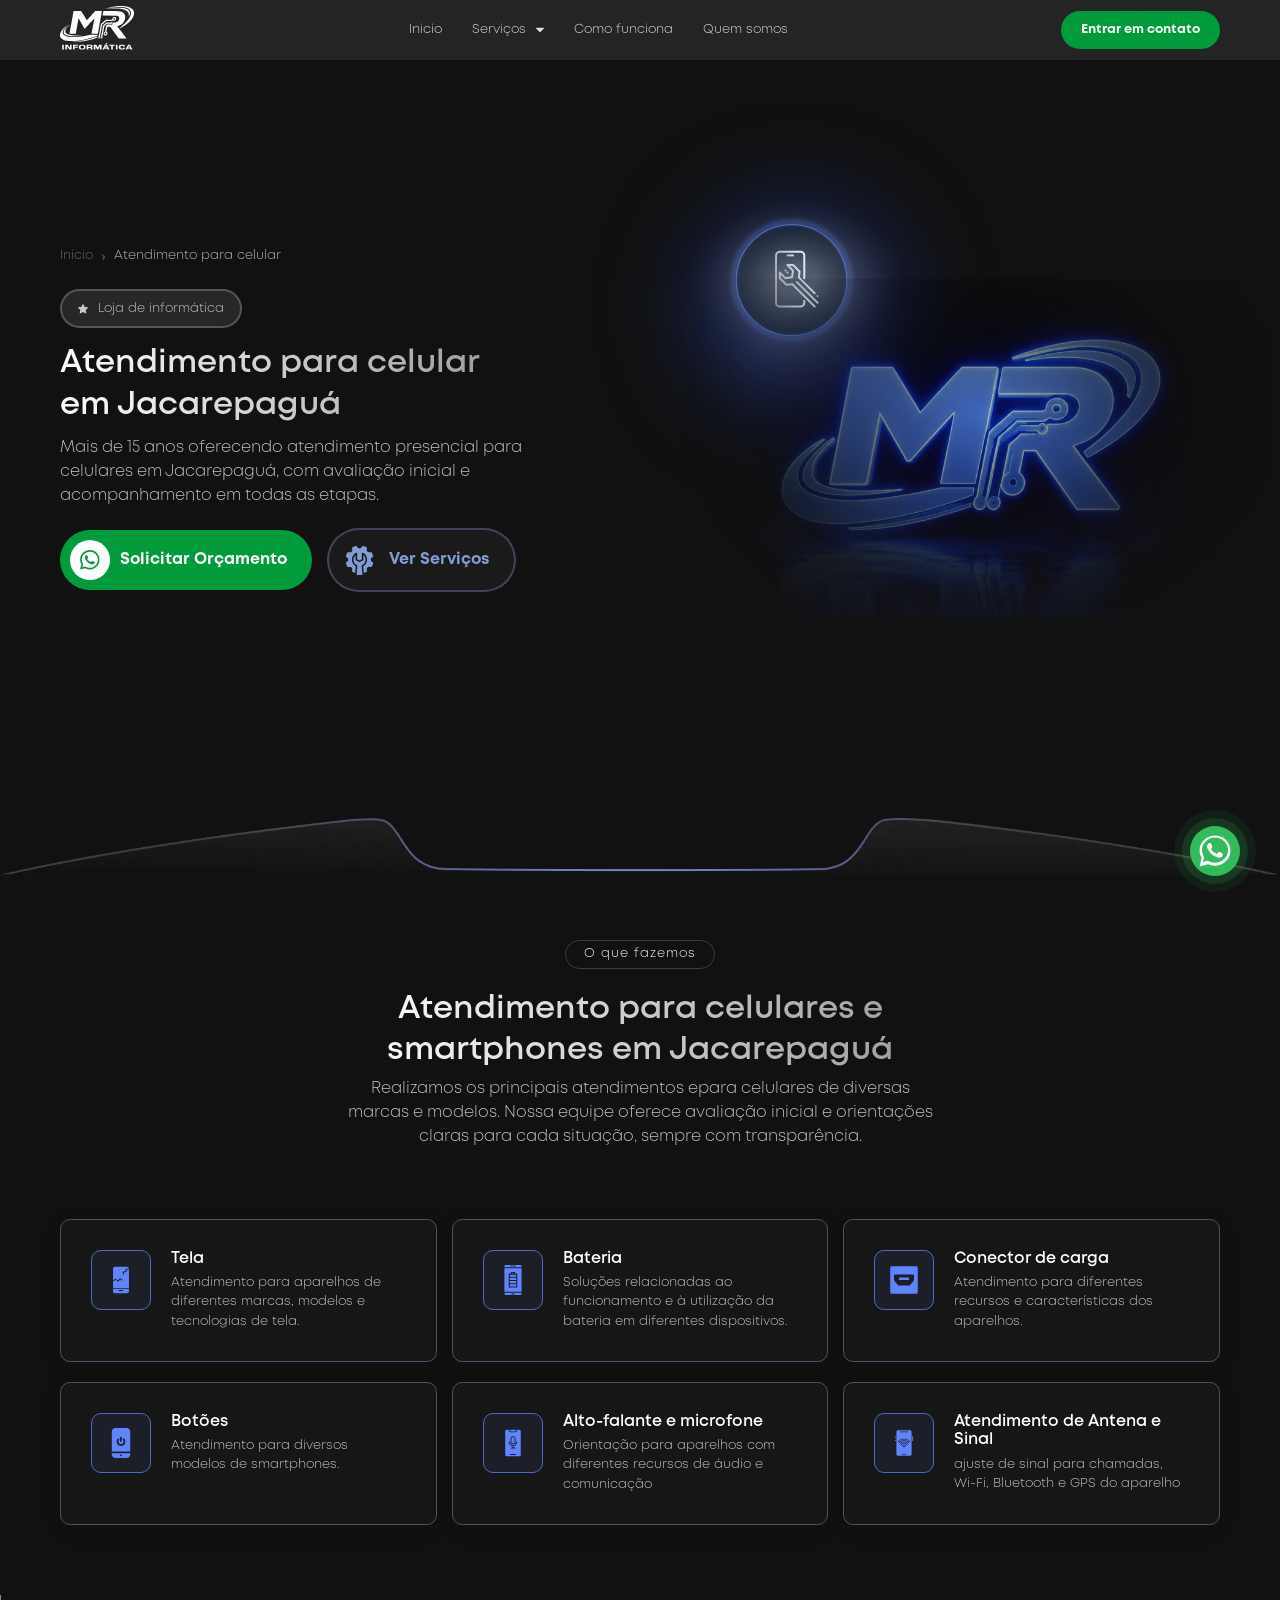
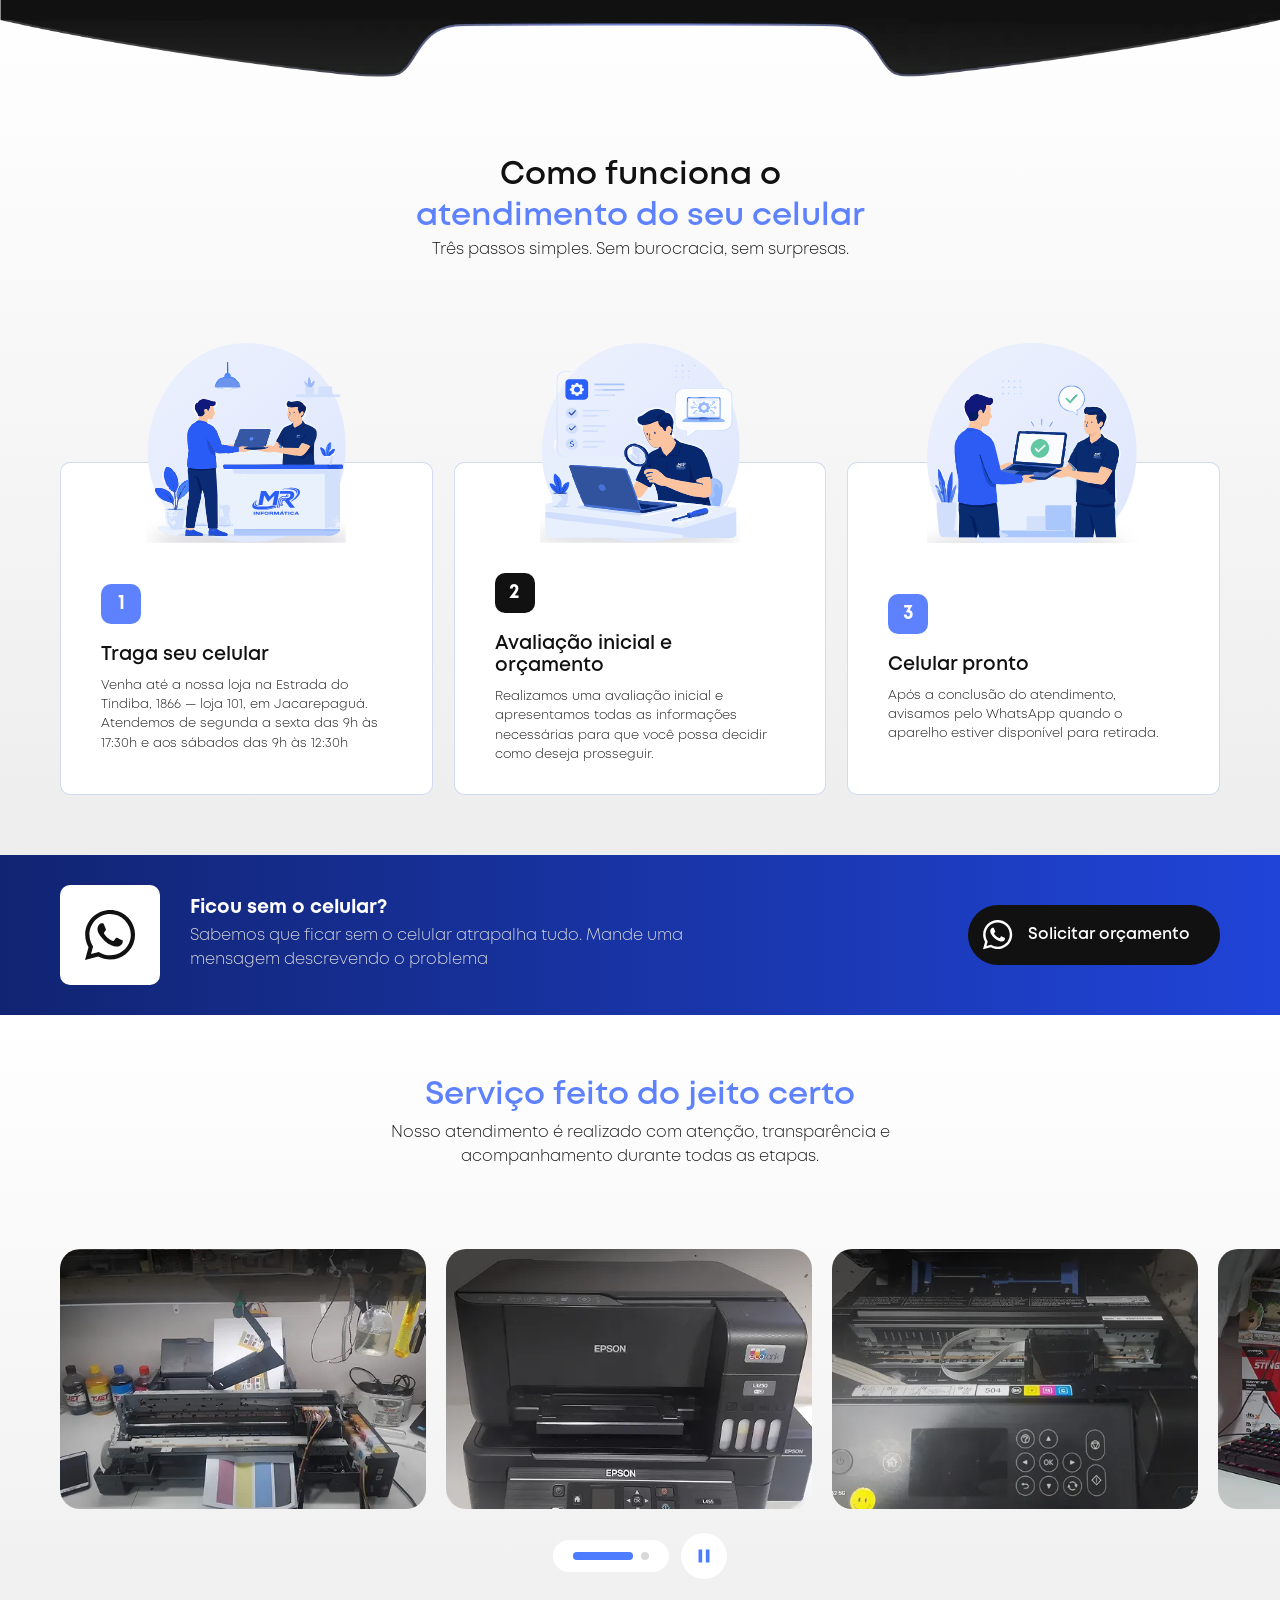
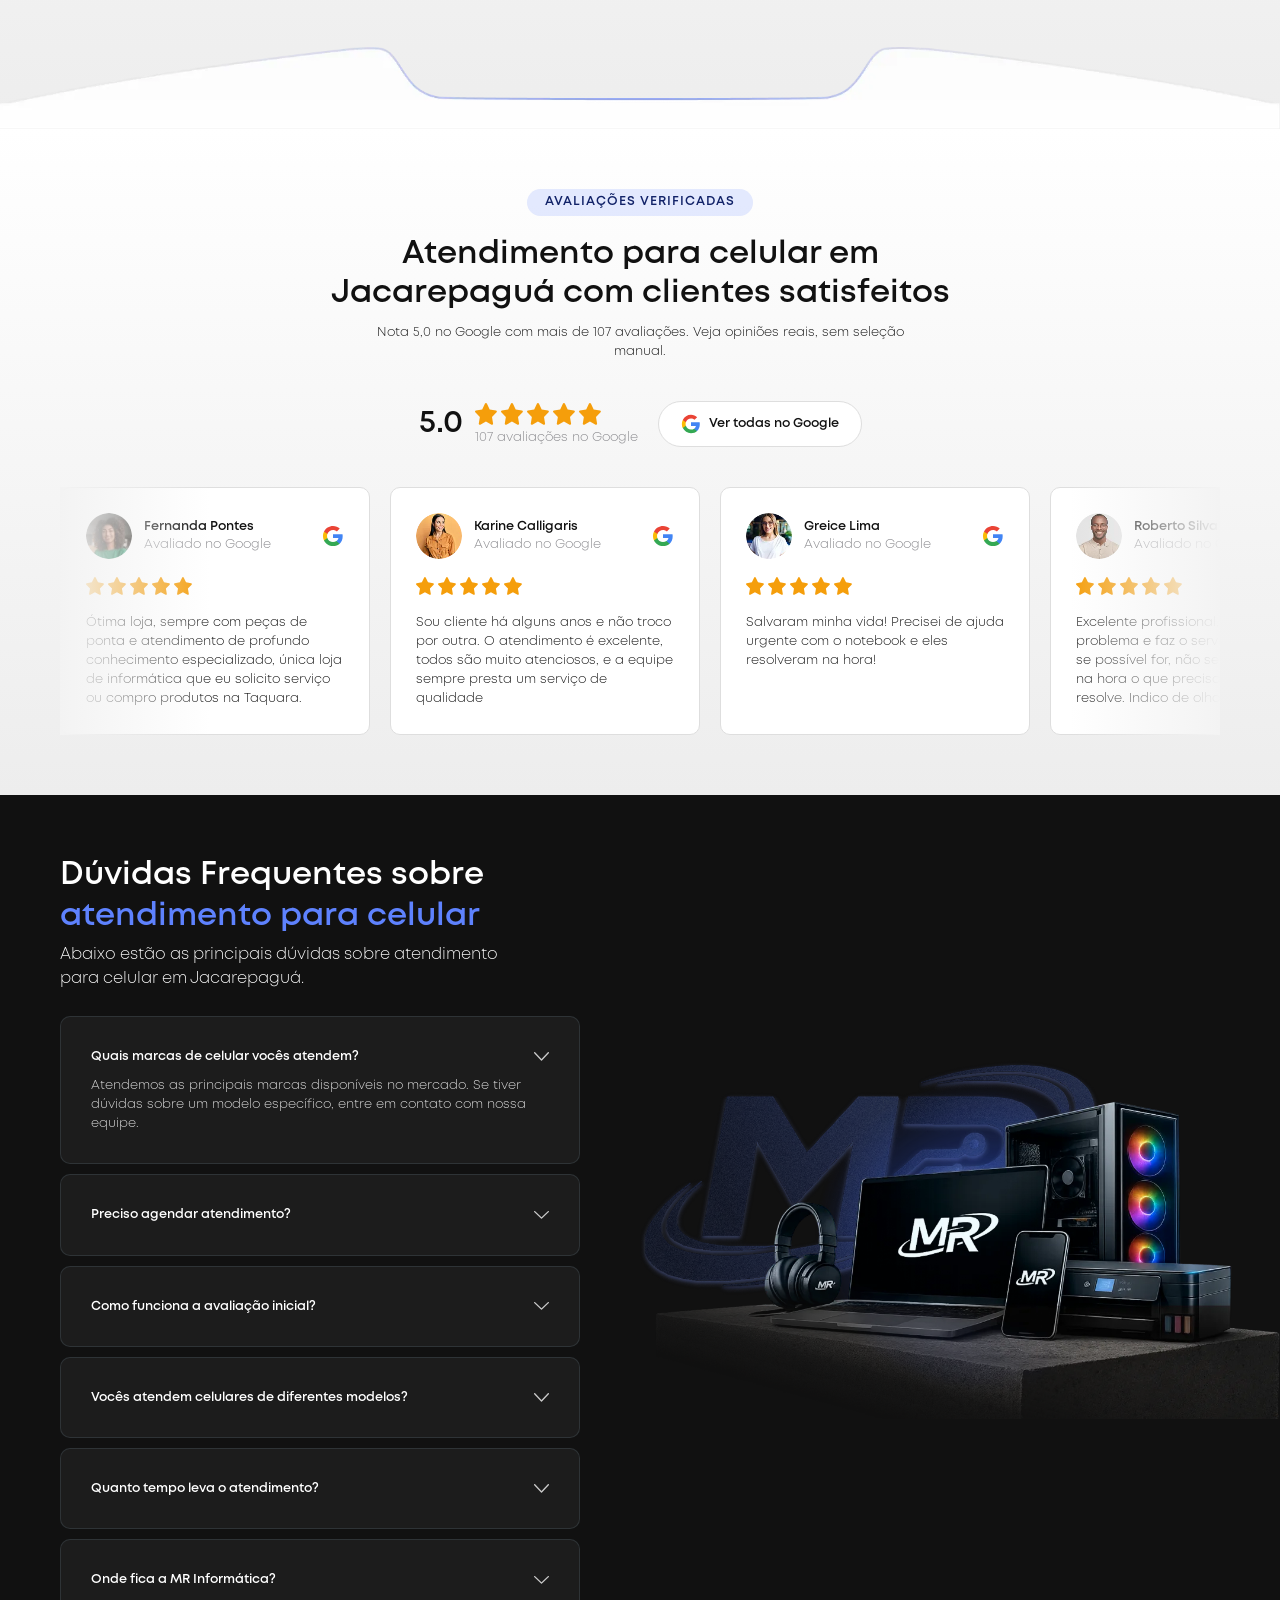
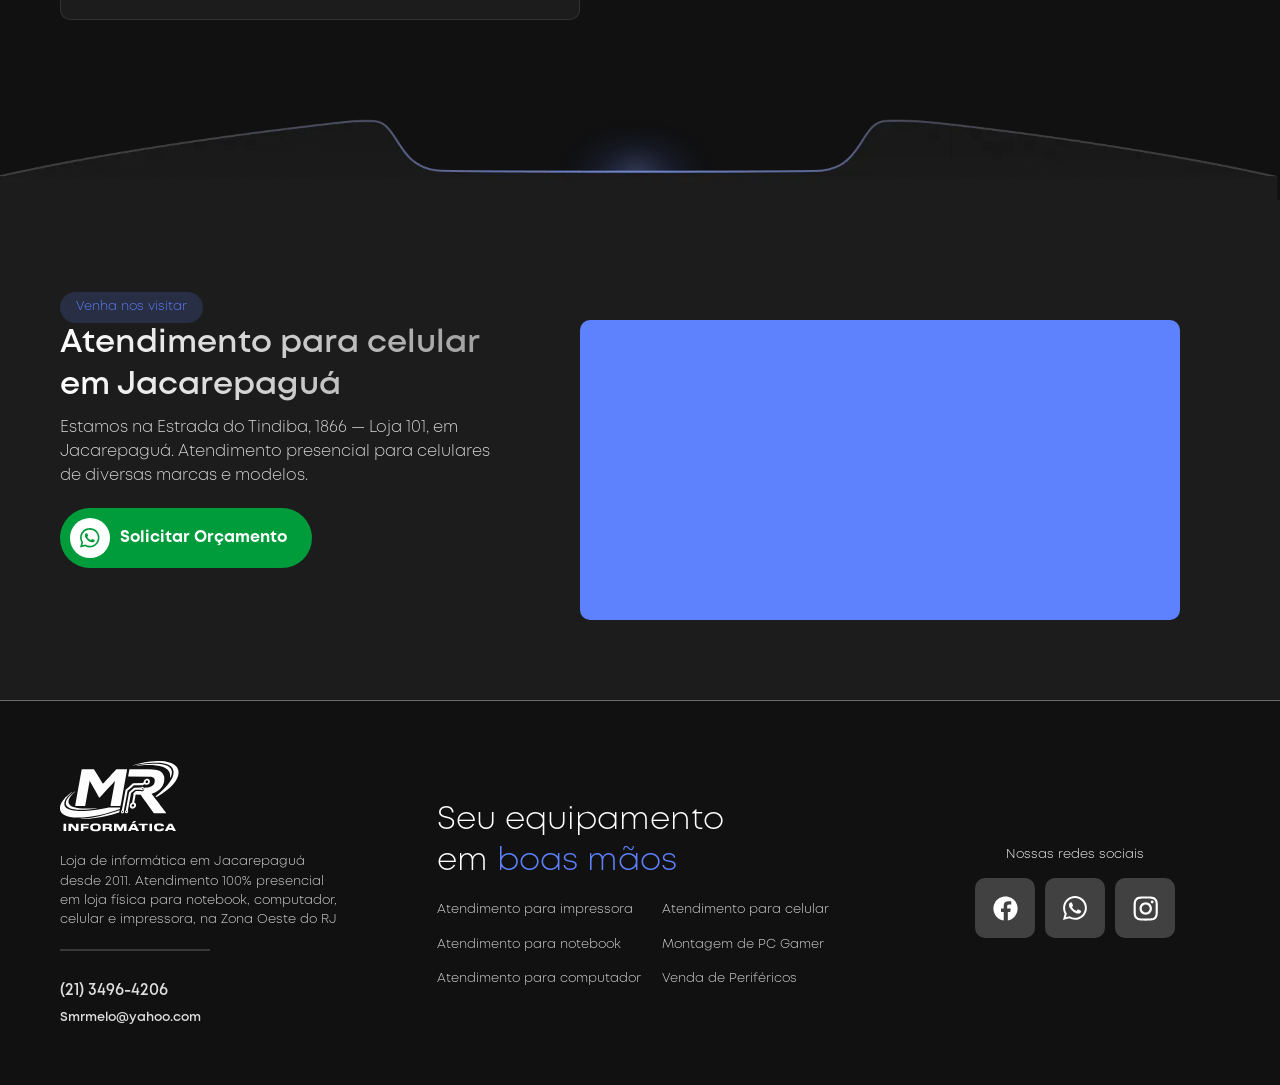
==== commit d4616155: "Removendo orçamento gratis" ====
--- a/atendimento-celular.html
+++ b/atendimento-celular.html
@@ -9,6 +9,9 @@
 function gtag(){dataLayer.push(arguments);}
 gtag('js', new Date());
 gtag('config', 'AW-11391960768');
+gtag('config', 'AW-11391960768/SzyzCOiR5eMcEMCNjrgq', {
+  'phone_conversion_number': '(21) 3496-4206'
+});
 </script>
 
 <!-- Google Tag Manager -->
@@ -29,8 +32,8 @@
   <title>Atendimento para celular em Jacarepaguá | MR Informática</title>
   <meta property="og:title" content="Atendimento para celular em Jacarepaguá | MR Informática">
 
-  <meta name="description" content="Atendimento para celulares em Jacarepaguá, com avaliação inicial gratuita, atendimento presencial e suporte para diversas marcas e modelos.">
-  <meta property="og:description" content="Atendimento para celulares em Jacarepaguá, com avaliação inicial gratuita, atendimento presencial e suporte para diversas marcas e modelos.">
+  <meta name="description" content="Atendimento para celulares em Jacarepaguá, com avaliação inicial, atendimento presencial e suporte para diversas marcas e modelos.">
+  <meta property="og:description" content="Atendimento para celulares em Jacarepaguá, com avaliação inicial, atendimento presencial e suporte para diversas marcas e modelos.">
 
   <meta name="theme-color" content="#FFFFFF">
   <meta name="msapplication-TileColor" content="#FFFFFF">
@@ -55,7 +58,7 @@
 
   <meta name="twitter:card" content="summary_large_image" />
   <meta name="twitter:title" content="Atendimento para celular em Jacarepaguá | MR Informática" />
-  <meta name="twitter:description" content="Atendimento para celulares em Jacarepaguá, com avaliação inicial gratuita, atendimento presencial e suporte para diversas marcas e modelos." />
+  <meta name="twitter:description" content="Atendimento para celulares em Jacarepaguá, com avaliação inicial, atendimento presencial e suporte para diversas marcas e modelos." />
   <meta name="twitter:image" content="https://www.mrinformaticaeletronica.com.br/assets/files/images/imagem-prinicpal-MRInformatica.webp" />
 
   <meta name="author" content="MR Informática">
@@ -221,7 +224,7 @@
     "@type": "FAQPage",
     "mainEntity": [
         {"@type": "Question", "name": "Tela original ou compatível, qual a diferença?", "acceptedAnswer": {"@type": "Answer", "text": "Tela original tem qualidade máxima de cor, brilho e toque, mas custo mais elevado. A compatível premium tem desempenho próximo ao original por um custo menor. Apresentamos as duas opções no orçamento para você escolher."}},
-        {"@type": "Question", "name": "Meu celular caiu na água, ainda tem atendimento?", "acceptedAnswer": {"@type": "Answer", "text": "Muitas vezes, sim, principalmente se você não tentar ligar o celular antes do atendimento. Ligar um celular molhado pode causar curto-circuito. Traga o aparelho o mais rápido possível. Fazemos a avaliação interna e a avaliação inicial gratuitamente para avaliar o dano real."}},
+        {"@type": "Question", "name": "Meu celular caiu na água, ainda tem atendimento?", "acceptedAnswer": {"@type": "Answer", "text": "Muitas vezes, sim, principalmente se você não tentar ligar o celular antes do atendimento. Ligar um celular molhado pode causar curto-circuito. Traga o aparelho o mais rápido possível. Fazemos a avaliação interna e a avaliação inicial para avaliar o dano real."}},
         {"@type": "Question", "name": "Vocês atendem celulares mais caros e modernos?", "acceptedAnswer": {"@type": "Answer", "text": "Sim. Atendemos celulares de todas as marcas e faixas de preço, incluindo os modelos mais recentes e premium do mercado, realizando serviços como tela, bateria, conector e câmera. Envie o modelo do seu aparelho pelo WhatsApp para receber um orçamento mais preciso."}},
         {"@type": "Question", "name": "A bateria do meu celular dura poucas horas, vale trocar?", "acceptedAnswer": {"@type": "Answer", "text": "Sim, na maioria dos casos vale muito a pena. Após 2 ou 3 anos de uso, a bateria perde boa parte da sua capacidade. A troca é simples de resolver e com ótimo custo-benefício, fazendo com que a autonomia do aparelho volte ao normal."}},
         {"@type": "Question", "name": "Quanto tempo demora para trocar a tela de um celular?", "acceptedAnswer": {"@type": "Answer", "text": "Para modelos populares com peças em estoque, a troca costuma ficar pronta no mesmo dia ou em até 24 horas. Para modelos menos comuns, pode ser necessário solicitar a peça (1 a 3 dias úteis)."}},
@@ -314,7 +317,7 @@
             </div>
             <h1 class="titulo-celular">Atendimento para celular em Jacarepaguá</h1>
             <p class="descricao-celular">Mais de 15 anos oferecendo atendimento presencial para celulares em Jacarepaguá,
-                 com avaliação inicial gratuita e acompanhamento em todas as etapas.</p>
+                 com avaliação inicial e acompanhamento em todas as etapas.</p>
             <div class="botoes">
                 <button class="btn btn-whatsapp" data-phone="5521973206461" data-message="Olá, gostaria de solicitar um orçamento." aria-label="Solicitar orçamento pelo WhatsApp">
 
@@ -358,7 +361,7 @@
             </div>
             <h2 class="titulo-celular">Atendimento para celulares e smartphones em Jacarepaguá</h2>
             <p class="descricao-celular">Realizamos os principais atendimentos epara celulares de diversas marcas e modelos.
-                 Nossa equipe oferece avaliação inicial gratuita e orientações claras para cada situação, sempre com transparência.</p>
+                 Nossa equipe oferece avaliação inicial e orientações claras para cada situação, sempre com transparência.</p>
         </div>
         <!-- Quadros -->
         <div class="quadros-servicos">
@@ -447,8 +450,8 @@
             </div>
             <div class="item"><img src="./assets/files/images/ilustracao-passo-dois.svg" alt="Ilustração do segundo passo do atendimento" loading="lazy" decoding="async">
                 <h4>2</h4>
-                <h3>Avaliação inicial e orçamento gratuito</h3>
-                <p>Realizamos uma avaliação inicial gratuita e apresentamos
+                <h3>Avaliação inicial e orçamento</h3>
+                <p>Realizamos uma avaliação inicial e apresentamos
                      todas as informações necessárias para que você possa decidir como deseja prosseguir.</p>
             </div>
             <div class="item"><img src="./assets/files/images/ilustracao-passo-tres.svg" alt="Ilustração do terceiro passo do atendimento" loading="lazy" decoding="async">
